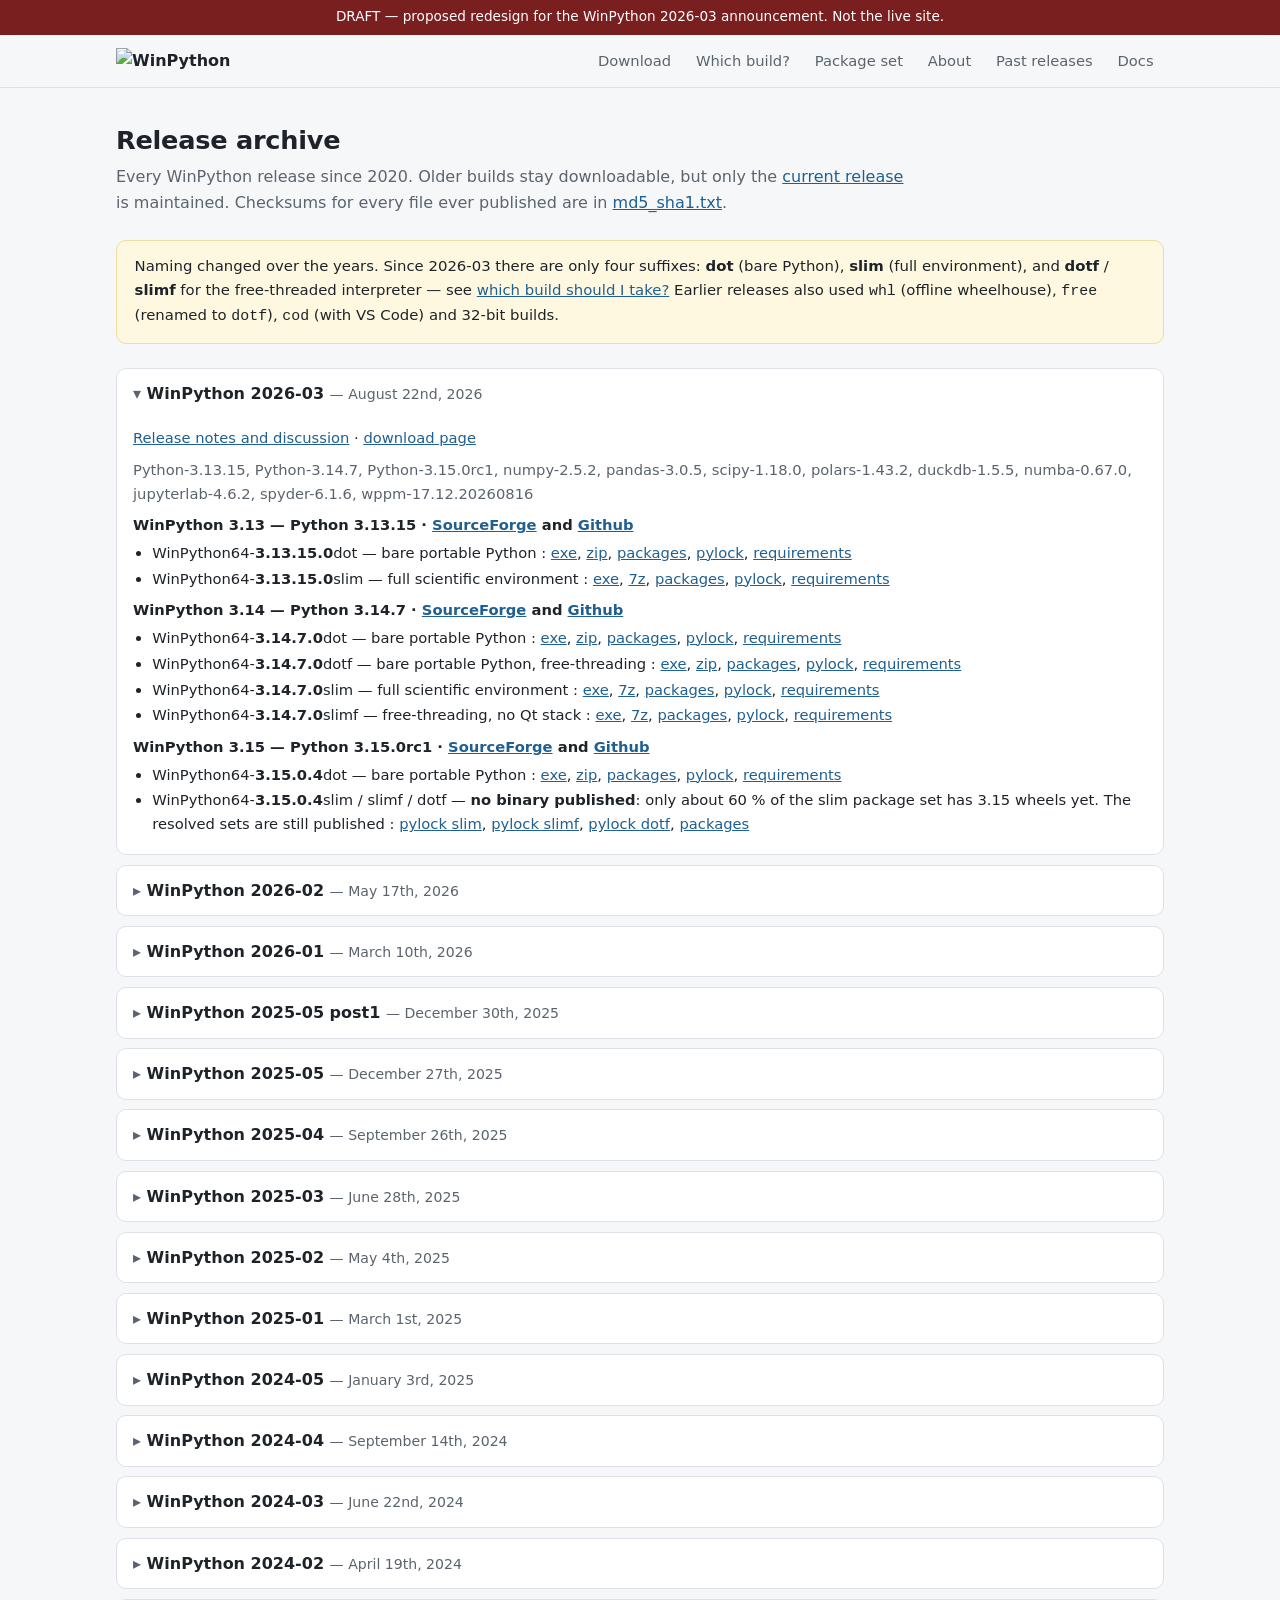
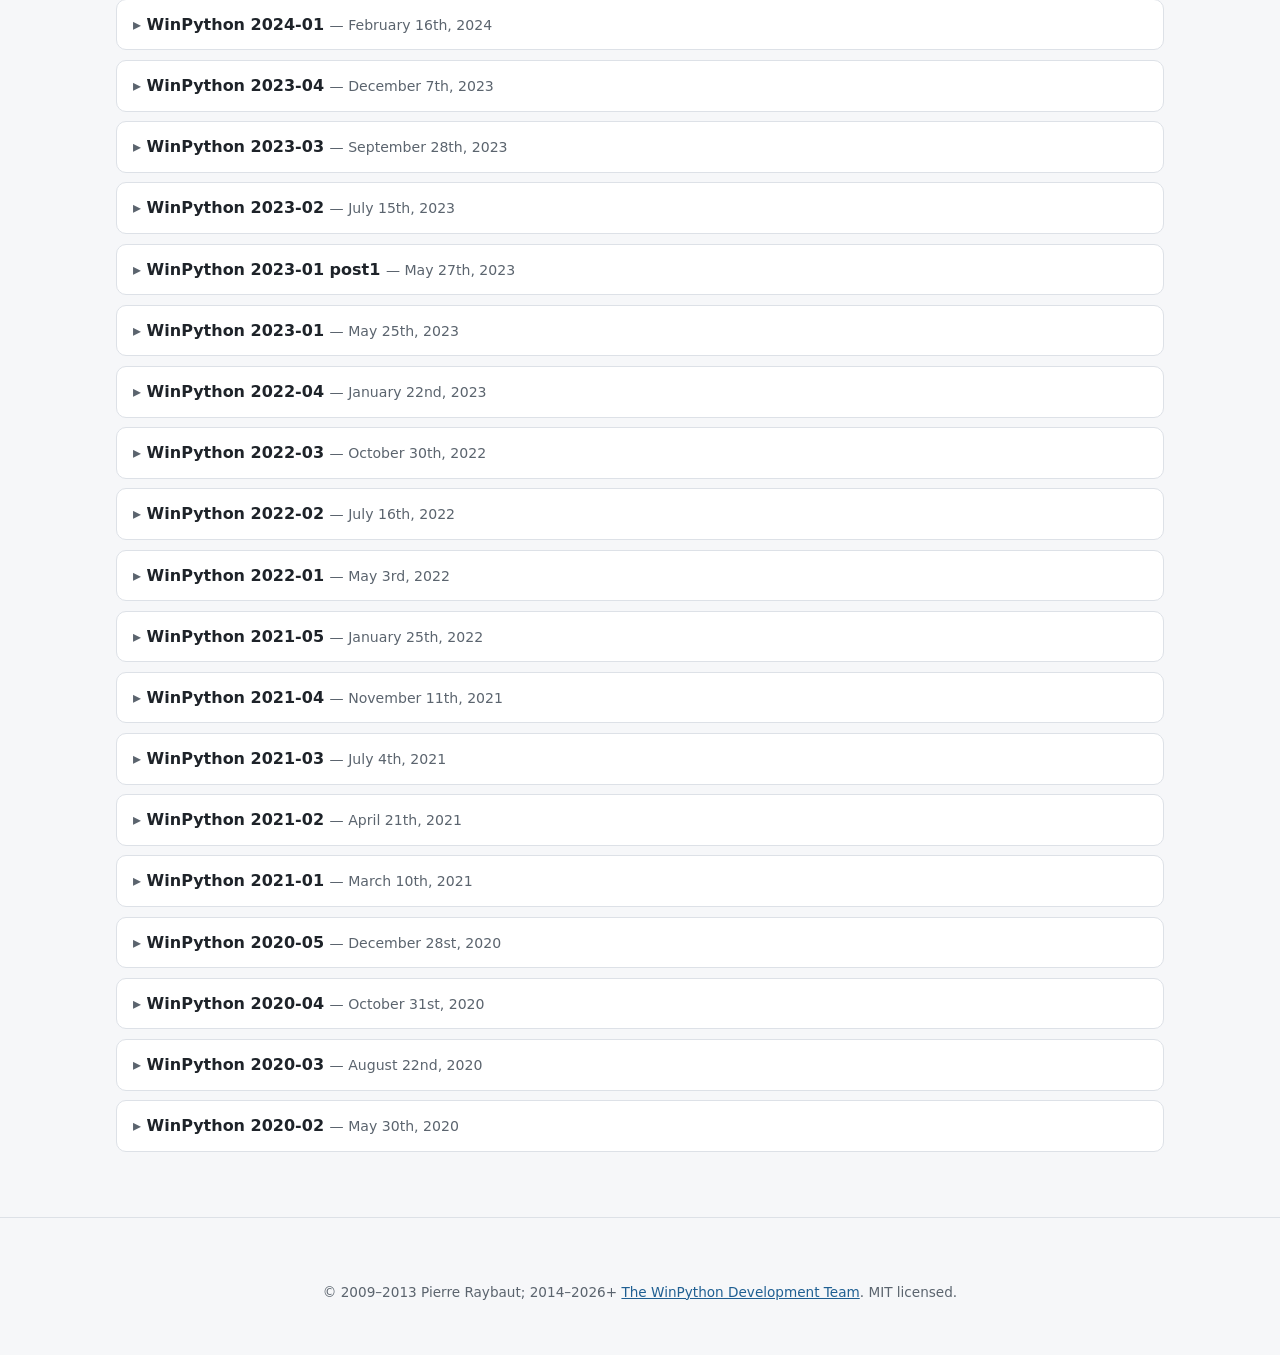
==== releases.html @ efc970dc "Draft: 2026-03 announcement on a rebuilt site Splits the single 704-line page in two and rebuilds th" ====
<!DOCTYPE html>
<html lang="en">
<head>
<meta charset="utf-8" />
<meta name="viewport" content="width=device-width, initial-scale=1" />
<title>WinPython — release archive</title>
<meta name="description" content="Every WinPython release since 2020, with package lists, lock files and download locations." />
<link rel="icon" href="favicon.ico" />
<link rel="stylesheet" href="css/site.css" />
</head>
<body>

<div class="draft-banner">
    DRAFT — proposed redesign for the WinPython 2026-03 announcement. Not the live site.
</div>

<nav class="nav">
    <div class="wrap">
        <a class="brand" href="index.html"><img src="images/winpython_title.png" alt="WinPython" /></a>
        <ul>
            <li><a class="navlink" href="index.html#download">Download</a></li>
            <li><a class="navlink" href="index.html#builds">Which build?</a></li>
            <li><a class="navlink" href="index.html#reproduce">Package set</a></li>
            <li><a class="navlink" href="index.html#about">About</a></li>
            <li><a class="navlink" href="releases.html">Past releases</a></li>
            <li><a class="navlink" href="https://github.com/winpython/winpython/wiki">Docs</a></li>
        </ul>
    </div>
</nav>

<main class="wrap">
<section id="archive" style="padding-top:2rem">
    <h2>Release archive</h2>
    <p class="lede">Every WinPython release since 2020. Older builds stay downloadable, but only the
    <a href="index.html#download">current release</a> is maintained. Checksums for every file ever published are in
    <a href="md5_sha1.txt">md5_sha1.txt</a>.</p>

    <div class="note" style="margin-bottom:1.5rem">
        <p>Naming changed over the years. Since 2026-03 there are only four suffixes:
        <b>dot</b> (bare Python), <b>slim</b> (full environment), and <b>dotf</b> / <b>slimf</b> for the
        free-threaded interpreter — see <a href="index.html#builds">which build should I take?</a>
        Earlier releases also used <span class="mono">whl</span> (offline wheelhouse),
        <span class="mono">free</span> (renamed to <span class="mono">dotf</span>),
        <span class="mono">cod</span> (with VS Code) and 32-bit builds.</p>
    </div>

<details class="release" open>
    <summary>WinPython 2026-03 <span class="when">— August 22nd, 2026</span></summary>
    <div class="body">
        <p><a href="https://github.com/winpython/winpython/issues/2026#issuecomment-5285140297">Release notes and discussion</a>
           · <a href="index.html#download">download page</a></p>
        <p class="hl">Python-3.13.15, Python-3.14.7, Python-3.15.0rc1, numpy-2.5.2, pandas-3.0.5, scipy-1.18.0,
           polars-1.43.2, duckdb-1.5.5, numba-0.67.0, jupyterlab-4.6.2, spyder-6.1.6, wppm-17.12.20260816</p>
        <p class="grp">WinPython <strong>3.13</strong> — Python 3.13.15 · <a
           href="https://sourceforge.net/projects/winpython/files/WinPython_3.13/3.13.15.0/">SourceForge</a> and <a
           href="https://github.com/winpython/winpython/releases/tag/17.12.20260522%2FWinPython">Github</a></p>
        <ul>
            <li>WinPython64-<strong>3.13.15.0</strong>dot — bare portable Python :
                <a href="https://github.com/winpython/winpython/releases/download/17.12.20260522/WinPython/WinPython64-3.13.15.0dot.exe">exe</a>,
                <a href="https://github.com/winpython/winpython/releases/download/17.12.20260522/WinPython/WinPython64-3.13.15.0dot.zip">zip</a>,
                <a href="https://github.com/winpython/winpython/blob/master/changelogs/WinPythondot-64bit-3.13.15.0.md">packages</a>,
                <a href="https://github.com/winpython/winpython/blob/master/changelogs/pylock.64-3_13_15_0dot.toml">pylock</a>,
                <a href="https://github.com/winpython/winpython/blob/master/changelogs/requir.64-3_13_15_0dot.txt">requirements</a></li>
            <li>WinPython64-<strong>3.13.15.0</strong>slim — full scientific environment :
                <a href="https://github.com/winpython/winpython/releases/download/17.12.20260522/WinPython/WinPython64-3.13.15.0slim.exe">exe</a>,
                <a href="https://github.com/winpython/winpython/releases/download/17.12.20260522/WinPython/WinPython64-3.13.15.0slim.7z">7z</a>,
                <a href="https://github.com/winpython/winpython/blob/master/changelogs/WinPythonslim-64bit-3.13.15.0.md">packages</a>,
                <a href="https://github.com/winpython/winpython/blob/master/changelogs/pylock.64-3_13_15_0slim.toml">pylock</a>,
                <a href="https://github.com/winpython/winpython/blob/master/changelogs/requir.64-3_13_15_0slim.txt">requirements</a></li>
        </ul>
        <p class="grp">WinPython <strong>3.14</strong> — Python 3.14.7 · <a
           href="https://sourceforge.net/projects/winpython/files/WinPython_3.14/3.14.7.0/">SourceForge</a> and <a
           href="https://github.com/winpython/winpython/releases/tag/17.12.20260522%2FWinPython">Github</a></p>
        <ul>
            <li>WinPython64-<strong>3.14.7.0</strong>dot — bare portable Python :
                <a href="https://github.com/winpython/winpython/releases/download/17.12.20260522/WinPython/WinPython64-3.14.7.0dot.exe">exe</a>,
                <a href="https://github.com/winpython/winpython/releases/download/17.12.20260522/WinPython/WinPython64-3.14.7.0dot.zip">zip</a>,
                <a href="https://github.com/winpython/winpython/blob/master/changelogs/WinPythondot-64bit-3.14.7.0.md">packages</a>,
                <a href="https://github.com/winpython/winpython/blob/master/changelogs/pylock.64-3_14_7_0dot.toml">pylock</a>,
                <a href="https://github.com/winpython/winpython/blob/master/changelogs/requir.64-3_14_7_0dot.txt">requirements</a></li>
            <li>WinPython64-<strong>3.14.7.0</strong>dotf — bare portable Python, free-threading :
                <a href="https://github.com/winpython/winpython/releases/download/17.12.20260522/WinPython/WinPython64-3.14.7.0dotf.exe">exe</a>,
                <a href="https://github.com/winpython/winpython/releases/download/17.12.20260522/WinPython/WinPython64-3.14.7.0dotf.zip">zip</a>,
                <a href="https://github.com/winpython/winpython/blob/master/changelogs/WinPythondotf-64bit-3.14.7.0.md">packages</a>,
                <a href="https://github.com/winpython/winpython/blob/master/changelogs/pylock.64-3_14_7_0dotf.toml">pylock</a>,
                <a href="https://github.com/winpython/winpython/blob/master/changelogs/requir.64-3_14_7_0dotf.txt">requirements</a></li>
            <li>WinPython64-<strong>3.14.7.0</strong>slim — full scientific environment :
                <a href="https://github.com/winpython/winpython/releases/download/17.12.20260522/WinPython/WinPython64-3.14.7.0slim.exe">exe</a>,
                <a href="https://github.com/winpython/winpython/releases/download/17.12.20260522/WinPython/WinPython64-3.14.7.0slim.7z">7z</a>,
                <a href="https://github.com/winpython/winpython/blob/master/changelogs/WinPythonslim-64bit-3.14.7.0.md">packages</a>,
                <a href="https://github.com/winpython/winpython/blob/master/changelogs/pylock.64-3_14_7_0slim.toml">pylock</a>,
                <a href="https://github.com/winpython/winpython/blob/master/changelogs/requir.64-3_14_7_0slim.txt">requirements</a></li>
            <li>WinPython64-<strong>3.14.7.0</strong>slimf — free-threading, no Qt stack :
                <a href="https://github.com/winpython/winpython/releases/download/17.12.20260522/WinPython/WinPython64-3.14.7.0slimf.exe">exe</a>,
                <a href="https://github.com/winpython/winpython/releases/download/17.12.20260522/WinPython/WinPython64-3.14.7.0slimf.7z">7z</a>,
                <a href="https://github.com/winpython/winpython/blob/master/changelogs/WinPythonslimf-64bit-3.14.7.0.md">packages</a>,
                <a href="https://github.com/winpython/winpython/blob/master/changelogs/pylock.64-3_14_7_0slimf.toml">pylock</a>,
                <a href="https://github.com/winpython/winpython/blob/master/changelogs/requir.64-3_14_7_0slimf.txt">requirements</a></li>
        </ul>
        <p class="grp">WinPython <strong>3.15</strong> — Python 3.15.0rc1 · <a
           href="https://sourceforge.net/projects/winpython/files/WinPython_3.15/3.15.0.4/">SourceForge</a> and <a
           href="https://github.com/winpython/winpython/releases/tag/17.12.20260522%2FWinPython">Github</a></p>
        <ul>
            <li>WinPython64-<strong>3.15.0.4</strong>dot — bare portable Python :
                <a href="https://github.com/winpython/winpython/releases/download/17.12.20260522/WinPython/WinPython64-3.15.0.4dot.exe">exe</a>,
                <a href="https://github.com/winpython/winpython/releases/download/17.12.20260522/WinPython/WinPython64-3.15.0.4dot.zip">zip</a>,
                <a href="https://github.com/winpython/winpython/blob/master/changelogs/WinPythondot-64bit-3.15.0.4.md">packages</a>,
                <a href="https://github.com/winpython/winpython/blob/master/changelogs/pylock.64-3_15_0_4dot.toml">pylock</a>,
                <a href="https://github.com/winpython/winpython/blob/master/changelogs/requir.64-3_15_0_4dot.txt">requirements</a></li>
            <li>WinPython64-<strong>3.15.0.4</strong>slim / slimf / dotf — <b>no binary published</b>: only about 60&nbsp;%
                of the slim package set has 3.15 wheels yet. The resolved sets are still published :
                <a href="https://github.com/winpython/winpython/blob/master/changelogs/pylock.64-3_15_0_4slim.toml">pylock slim</a>,
                <a href="https://github.com/winpython/winpython/blob/master/changelogs/pylock.64-3_15_0_4slimf.toml">pylock slimf</a>,
                <a href="https://github.com/winpython/winpython/blob/master/changelogs/pylock.64-3_15_0_4dotf.toml">pylock dotf</a>,
                <a href="https://github.com/winpython/winpython/blob/master/changelogs/WinPythonslim-64bit-3.15.0.4.md">packages</a></li>
        </ul>
    </div>
</details>
<details class="release">
    <summary>WinPython 2026-02 <span class="when">— May 17th, 2026</span></summary>
    <div class="body">
        <p><a href="https://github.com/winpython/winpython/issues/1981#issuecomment-4469667745">Release notes and discussion</a></p>
        <p class="hl">Python-3.13.13, Python-3.14.5, Python-3.15.0b1, 1.5.2, polars-1.40.1, numba-0.65.1, jupyterlab-4.5.7</p>
        <p class="grp">WinPython <strong>3.13</strong> Downloads via <a href="https://sourceforge.net/projects/winpython/files/WinPython_3.13/3.13.13.0/">SourceForge</a> and <a href="https://github.com/winpython/winpython/releases/tag/17.4.20260511final">Github</a></p>
        <ul>
            <li>WinPython64-<strong>3.13.13.0</strong>dot = Python 3.13.12 : <a href="https://github.com/winpython/winpython/blob/master/changelogs/WinPythondot-64bit-3.13.13.0.md">Packages</a></li>
            <li>WinPython64-<strong>3.13.13.0</strong>slim = Python 3.13.12 with pre-installed wheels : <a href="https://github.com/winpython/winpython/blob/master/changelogs/WinPythonslim-64bit-3.13.13.0.md">Packages</a></li>
            <li>WinPython64-<strong>3.13.13.0</strong>whl = Python 3.13.12 with ready to installed wheels : <a href="https://github.com/winpython/winpython/blob/master/changelogs/WinPythonwhl-64bit-3.13.13.0.md">Packages</a></li>
        </ul>
        <p class="grp">WinPython <strong>3.14</strong> Downloads via <a href="https://sourceforge.net/projects/winpython/files/WinPython_3.14/3.14.5.0/">SourceForge</a> and <a href="https://github.com/winpython/winpython/releases/tag/17.4.20260511final">Github</a></p>
        <ul>
            <li>WinPython64-<strong>3.14.5.0</strong>dot = Python 3.14.5 : <a href="https://github.com/winpython/winpython/blob/master/changelogs/WinPythondot-64bit-3.14.5.0.md">Packages</a></li>
            <li>WinPython64-<strong>3.14.5.0</strong>slim = Python 3.14.5 with pre-installed wheels : <a href="https://github.com/winpython/winpython/blob/master/changelogs/WinPythonslim-64bit-3.14.5.0.md">Packages</a></li>
            <li>WinPython64-<strong>3.14.5.0</strong>whl = Python 3.14.5 with ready to installed wheels : <a href="https://github.com/winpython/winpython/blob/master/changelogs/WinPythonwhl-64bit-3.14.5.0.md">Packages</a></li>
            <li>WinPython64-<strong>3.14.5.0</strong>free = Python 3.14.5 free-threading : <a href="https://github.com/winpython/winpython/blob/master/changelogs/WinPythonfree-64bit-3.14.5.0.md">Packages</a></li>
            <li>WinPython64-<strong>3.14.5.0</strong>slimf = Python 3.14.5 free-threading with pre-installed wheels : <a href="https://github.com/winpython/winpython/blob/master/changelogs/WinPythonslimf-64bit-3.14.5.0.md">Packages</a></li>
        </ul>
        <p class="grp">WinPython <strong>3.15</strong> Downloads via <a href="https://sourceforge.net/projects/winpython/files/WinPython_3.15/3.15.0.2/">SourceForge</a> and <a href="https://github.com/winpython/winpython/releases/tag/17.4.20260511final">Github</a></p>
        <ul>
            <li>WinPython64-<strong>3.15.0.2</strong>dot = Python 3.15.0b1 : <a href="https://github.com/winpython/winpython/blob/master/changelogs/WinPythondot-64bit-3.15.0.2.md">Packages</a></li>
        </ul>
    </div>
</details>
<details class="release">
    <summary>WinPython 2026-01 <span class="when">— March 10th, 2026</span></summary>
    <div class="body">
        <p><a href="https://github.com/winpython/winpython/issues/1903#issuecomment-4033670700">Release notes and discussion</a></p>
        <p class="hl">Python-3.13.12, Python-3.14.3, Python-3.15.0a6, duckdb-1.4.4, polars-1.38.1, numba-0.64.0, 3.14 free-threading (beta) stack in progress</p>
        <p class="grp">WinPython <strong>3.13</strong> Downloads via <a href="https://sourceforge.net/projects/winpython/files/WinPython_3.13/3.13.12.0/">SourceForge</a> and <a href="https://github.com/winpython/winpython/releases/tag/17.2.20260307final">Github</a></p>
        <ul>
            <li>WinPython64-<strong>3.13.12.0</strong>dot = Python 3.13.12 : <a href="https://github.com/winpython/winpython/blob/master/changelogs/WinPythondot-64bit-3.13.12.0.md">Packages</a></li>
            <li>WinPython64-<strong>3.13.12.0</strong>slim = Python 3.13.12 with pre-installed wheels : <a href="https://github.com/winpython/winpython/blob/master/changelogs/WinPythonslim-64bit-3.13.12.0.md">Packages</a></li>
            <li>WinPython64-<strong>3.13.12.0</strong>whl = Python 3.13.12 with ready to installed wheels : <a href="https://github.com/winpython/winpython/blob/master/changelogs/WinPythonwhl-64bit-3.13.12.0.md">Packages</a></li>
        </ul>
        <p class="grp">WinPython <strong>3.14</strong> Downloads via <a href="https://sourceforge.net/projects/winpython/files/WinPython_3.14/3.14.3.0/">SourceForge</a> and <a href="https://github.com/winpython/winpython/releases/tag/17.2.20260307final">Github</a></p>
        <ul>
            <li>WinPython64-<strong>3.14.3.0</strong>dot = Python 3.14.3 : <a href="https://github.com/winpython/winpython/blob/master/changelogs/WinPythondot-64bit-3.14.3.0.md">Packages</a></li>
            <li>WinPython64-<strong>3.14.3.0</strong>slim = Python 3.14.3 with pre-installed wheels : <a href="https://github.com/winpython/winpython/blob/master/changelogs/WinPythonslim-64bit-3.14.3.0.md">Packages</a></li>
            <li>WinPython64-<strong>3.14.3.0</strong>whl = Python 3.14.3 with ready to installed wheels: <a href="https://github.com/winpython/winpython/blob/master/changelogs/WinPythonwhl-64bit-3.14.3.0.md">Packages</a></li>
            <li>WinPython64-<strong>3.14.3.0</strong>free = Python 3.14.3 free-threading : <a href="https://github.com/winpython/winpython/blob/master/changelogs/WinPythonfree-64bit-3.14.3.0.md">Packages</a></li>
            <li>WinPython64-<strong>3.14.3.0</strong>slimf = Python 3.14.3 free-threading with pre-installed wheels : <a href="https://github.com/winpython/winpython/blob/master/changelogs/WinPythonslimf-64bit-3.14.3.0.md">Packages</a></li>
        </ul>
        <p class="grp">WinPython <strong>3.15</strong> Downloads via <a href="https://sourceforge.net/projects/winpython/files/WinPython_3.15/3.15.0.1/">SourceForge</a> and <a href="https://github.com/winpython/winpython/releases/tag/17.2.20260307final">Github</a></p>
        <ul>
            <li>WinPython64-<strong>3.15.0.1</strong>dot = Python 3.15.0a6 : <a href="https://github.com/winpython/winpython/blob/master/changelogs/WinPythondot-64bit-3.15.0.1.md">Packages</a></li>
        </ul>
    </div>
</details>
<details class="release">
    <summary>WinPython 2025-05 post1 <span class="when">— December 30th, 2025</span></summary>
    <div class="body">
        <p><a href="https://github.com/winpython/winpython/issues/1830#issuecomment-3698863200">Release notes and discussion</a></p>
        <p class="hl">same as 2025-05, with missing pip.exe shortcut re-added</p>
        <p class="grp">WinPython <strong>3.13</strong> Downloads via <a href="https://sourceforge.net/projects/winpython/files/WinPython_3.13/3.13.11.0/">SourceForge</a> and <a href="https://github.com/winpython/winpython/releases/tag/17.2.20251222post1">Github</a></p>
        <ul>
            <li>WinPython64-<strong>3.13.11.0</strong>dot = Python 3.13.11 : <a href="https://github.com/winpython/winpython/blob/master/changelogs/WinPythondot-64bit-3.13.11.0.md">Packages</a></li>
            <li>WinPython64-<strong>3.13.11.0</strong>slim = Python 3.13.11 with pre-installed wheels : <a href="https://github.com/winpython/winpython/blob/master/changelogs/WinPythonslim-64bit-3.13.11.0.md">Packages</a></li>
            <li>WinPython64-<strong>3.13.11.0</strong>whl = Python 3.13.11 with ready to installed wheels : <a href="https://github.com/winpython/winpython/blob/master/changelogs/WinPythonwhl-64bit-3.13.11.0.md">Packages</a></li>
        </ul>
        <p class="grp">WinPython <strong>3.14</strong> Downloads via <a href="https://sourceforge.net/projects/winpython/files/WinPython_3.14/3.14.2.0/">SourceForge</a> and <a href="https://github.com/winpython/winpython/releases/tag/17.2.20251222post1">Github</a></p>
        <ul>
            <li>WinPython64-<strong>3.14.2.0</strong>dot = Python 3.14.2 : <a href="https://github.com/winpython/winpython/blob/master/changelogs/WinPythondot-64bit-3.14.2.0.md">Packages</a></li>
            <li>WinPython64-<strong>3.14.2.0</strong>slim = Python 3.14.2 with pre-installed wheels : <a href="https://github.com/winpython/winpython/blob/master/changelogs/WinPythonslim-64bit-3.14.2.0.md">Packages</a></li>
            <li>WinPython64-<strong>3.14.2.0</strong>whl = Python 3.14.2 with ready to installed wheels : <a href="https://github.com/winpython/winpython/blob/master/changelogs/WinPythonwhl-64bit-3.14.2.0.md">Packages</a></li>
            <li>WinPython64-<strong>3.14.2.0</strong>free = Python 3.14.2 free-threading : <a href="https://github.com/winpython/winpython/blob/master/changelogs/WinPythonfree-64bit-3.14.2.0.md">Packages</a></li>
            <li>WinPython64-<strong>3.14.2.0</strong>slimf = Python 3.14.2 free-threading with pre-installed wheels : <a href="https://github.com/winpython/winpython/blob/master/changelogs/WinPythonslimf-64bit-3.14.2.0.md">Packages</a></li>
        </ul>
        <p class="grp">WinPython <strong>3.15</strong> Downloads via <a href="https://sourceforge.net/projects/winpython/files/WinPython_3.15/3.15.0.0/">SourceForge</a> and <a href="https://github.com/winpython/winpython/releases/tag/17.2.20251222post1">Github</a></p>
        <ul>
            <li>WinPython64-<strong>3.15.0.0</strong>dot = Python 3.15.0a3 : <a href="https://github.com/winpython/winpython/blob/master/changelogs/WinPythondot-64bit-3.15.0.0.md">Packages</a></li>
        </ul>
    </div>
</details>
<details class="release">
    <summary>WinPython 2025-05 <span class="when">— December 27th, 2025</span></summary>
    <div class="body">
        <p><a href="https://github.com/winpython/winpython/issues/1830#issuecomment-3694631282">Release notes and discussion</a></p>
        <p class="hl">Python-3.13.11, Python-3.14.2, Python-3.15.0a3, duckdb-1.4.3, polars-1.36.1, numba-0.63.1, 3.14 free-threading (beta) stack in progress</p>
        <p class="grp">WinPython <strong>3.13</strong> Downloads via <a href="https://sourceforge.net/projects/winpython/files/WinPython_3.13/3.13.11.0/">SourceForge</a> and <a href="https://github.com/winpython/winpython/releases/tag/17.2.20251222final">Github</a></p>
        <ul>
            <li>WinPython64-<strong>3.13.11.0</strong>dot = Python 3.13.11 : <a href="https://github.com/winpython/winpython/blob/master/changelogs/WinPythondot-64bit-3.13.11.0.md">Packages</a></li>
            <li>WinPython64-<strong>3.13.11.0</strong>slim = Python 3.13.11 with pre-installed wheels : <a href="https://github.com/winpython/winpython/blob/master/changelogs/WinPythonslim-64bit-3.13.11.0.md">Packages</a></li>
            <li>WinPython64-<strong>3.13.11.0</strong>whl = Python 3.13.11 with ready to installed wheels : <a href="https://github.com/winpython/winpython/blob/master/changelogs/WinPythonwhl-64bit-3.13.11.0.md">Packages</a></li>
        </ul>
        <p class="grp">WinPython <strong>3.14</strong> Downloads via <a href="https://sourceforge.net/projects/winpython/files/WinPython_3.14/3.14.2.0/">SourceForge</a> and <a href="https://github.com/winpython/winpython/releases/tag/17.2.20251222final">Github</a></p>
        <ul>
            <li>WinPython64-<strong>3.14.2.0</strong>dot = Python 3.14.2 : <a href="https://github.com/winpython/winpython/blob/master/changelogs/WinPythondot-64bit-3.14.2.0.md">Packages</a></li>
            <li>WinPython64-<strong>3.14.2.0</strong>slim = Python 3.14.2 : <a href="https://github.com/winpython/winpython/blob/master/changelogs/WinPythonslim-64bit-3.14.2.0.md">Packages</a></li>
            <li>WinPython64-<strong>3.14.2.0</strong>whl = Python 3.14.2 : <a href="https://github.com/winpython/winpython/blob/master/changelogs/WinPythonwhl-64bit-3.14.2.0.md">Packages</a></li>
            <li>WinPython64-<strong>3.14.2.0</strong>free = Python 3.14.2 free-threading : <a href="https://github.com/winpython/winpython/blob/master/changelogs/WinPythonfree-64bit-3.14.2.0.md">Packages</a></li>
            <li>WinPython64-<strong>3.14.2.0</strong>slimf = Python 3.14.2 free-threading : <a href="https://github.com/winpython/winpython/blob/master/changelogs/WinPythonslimf-64bit-3.14.2.0.md">Packages</a></li>
        </ul>
        <p class="grp">WinPython <strong>3.15</strong> Downloads via <a href="https://sourceforge.net/projects/winpython/files/WinPython_3.15/3.15.0.0/">SourceForge</a> and <a href="https://github.com/winpython/winpython/releases/tag/17.2.20251222final">Github</a></p>
        <ul>
            <li>WinPython64-<strong>3.15.0.0</strong>dot = Python 3.15.0a3 : <a href="https://github.com/winpython/winpython/blob/master/changelogs/WinPythondot-64bit-3.15.0.0.md">Packages</a></li>
        </ul>
    </div>
</details>
<details class="release">
    <summary>WinPython 2025-04 <span class="when">— September 26th, 2025</span></summary>
    <div class="body">
        <p><a href="https://github.com/winpython/winpython/issues/1645#issuecomment-3339877713">Release notes and discussion</a></p>
        <p class="hl">Python-3.13.7, Python-3.14.0rc3, numpy-2.3.3, duckdb-1.4.0, polars-1.33.1, all published builds are made in Github Actions</p>
        <p class="grp">WinPython <strong>3.13</strong> Downloads via <a href="https://sourceforge.net/projects/winpython/files/WinPython_3.13/3.13.7.0/">SourceForge</a> and <a href="https://github.com/winpython/winpython/releases/tag/17.2.20250920final">Github</a></p>
        <ul>
            <li>WinPython64-<strong>3.13.7.0</strong>dot = Python 3.13.7 : <a href="https://github.com/winpython/winpython/blob/master/changelogs/WinPythondot-64bit-3.13.7.0.md">Packages</a></li>
            <li>WinPython64-<strong>3.13.7.0</strong>slim = Python 3.13.7 with pre-installed wheels : <a href="https://github.com/winpython/winpython/blob/master/changelogs/WinPythonslim-64bit-3.13.7.0.md">Packages</a></li>
            <li>WinPython64-<strong>3.13.7.0</strong>whl = Python 3.13.7 with ready to installed wheels : <a href="https://github.com/winpython/winpython/blob/master/changelogs/WinPythonwhl-64bit-3.13.7.0.md">Packages</a></li>
        </ul>
        <p class="grp">WinPython <strong>3.14</strong> Downloads via <a href="https://sourceforge.net/projects/winpython/files/WinPython_3.14/3.14.0.1/">SourceForge</a> and <a href="https://github.com/winpython/winpython/releases/tag/17.2.20250920final">Github</a></p>
        <ul>
            <li>WinPython64-<strong>3.14.0.1</strong>dot = Python 3.14.0rc3 : <a href="https://github.com/winpython/winpython/blob/master/changelogs/WinPythondot-64bit-3.14.0.1.md">Packages</a></li>
            <li>WinPython64-<strong>3.14.0.1</strong>free = Python 3.14.0rc3 free-threading : <a href="https://github.com/winpython/winpython/blob/master/changelogs/WinPythonfree-64bit-3.14.0.1.md">Packages</a></li>
        </ul>
    </div>
</details>
<details class="release">
    <summary>WinPython 2025-03 <span class="when">— June 28th, 2025</span></summary>
    <div class="body">
        <p><a href="https://github.com/winpython/winpython/issues/1552#issuecomment-3015161910">Release notes and discussion</a></p>
        <p class="hl">Python-3.12.10, Python-3.13.5, numpy-2.2.6, duckdb-1.3.0, spyder-6.0.7, whl variant with 'to install' standard wheels</p>
        <p class="grp">WinPython <strong>3.12</strong> Downloads via <a href="https://sourceforge.net/projects/winpython/files/WinPython_3.12/3.12.10.1/">SourceForge</a> and <a href="https://github.com/winpython/winpython/releases/tag/16.6.20250620final">Github</a></p>
        <ul>
            <li>WinPython64-<strong>3.12.10.1</strong>dot = Python 3.12.10 64bit only : <a href="https://github.com/winpython/winpython/blob/master/changelogs/WinPythondot-64bit-3.12.10.1_History.md">Changelog</a>, <a href="https://github.com/winpython/winpython/blob/master/changelogs/WinPythondot-64bit-3.12.10.1.md">Packages</a></li>
            <li>WinPython64-<strong>3.12.10.1</strong>slim = Python 3.12.10 64bit with PyQt5 + Spyder: <a href="https://github.com/winpython/winpython/blob/master/changelogs/WinPythonslim-64bit-3.12.10.1_History.md">Changelog</a>, <a href="https://github.com/winpython/winpython/blob/master/changelogs/WinPythonslim-64bit-3.12.10.1.md">Packages</a></li>
            <li>WinPython64-<strong>3.12.10.1</strong>whl = Python 3.12.10 64bit with PyQt5 + Spyder: <a href="https://github.com/winpython/winpython/blob/master/changelogs/WinPythonwhl-64bit-3.12.10.1_History.md">Changelog</a>, <a href="https://github.com/winpython/winpython/blob/master/changelogs/WinPythonwhl-64bit-3.12.10.1.md">Packages</a></li>
        </ul>
        <p class="grp">WinPython <strong>3.13</strong> Downloads via <a href="https://sourceforge.net/projects/winpython/files/WinPython_3.13/3.13.5.0/">SourceForge</a> and <a href="https://github.com/winpython/winpython/releases/tag/16.6.20250620final">Github</a></p>
        <ul>
            <li>WinPython64-<strong>3.13.5.0</strong>dot = Python 3.13.5 64bit only : <a href="https://github.com/winpython/winpython/blob/master/changelogs/WinPythondot-64bit-3.13.5.0_History.md">Changelog</a>, <a href="https://github.com/winpython/winpython/blob/master/changelogs/WinPythondot-64bit-3.13.5.0.md">Packages</a></li>
            <li>WinPython64-<strong>3.13.5.0</strong>slim = Python 3.13.5 64bit with PyQt5 + Spyder : <a href="https://github.com/winpython/winpython/blob/master/changelogs/WinPythonslim-64bit-3.13.5.0_History.md">Changelog</a>, <a href="https://github.com/winpython/winpython/blob/master/changelogs/WinPythonslim-64bit-3.13.5.0.md">Packages</a></li>
            <li>WinPython64-<strong>3.13.5.0</strong>whl = Python 3.13.5 64bit with PyQt5 + Spyder : <a href="https://github.com/winpython/winpython/blob/master/changelogs/WinPythonwhl-64bit-3.13.5.0_History.md">Changelog</a>, <a href="https://github.com/winpython/winpython/blob/master/changelogs/WinPythonwhl-64bit-3.13.5.0.md">Packages</a></li>
        </ul>
    </div>
</details>
<details class="release">
    <summary>WinPython 2025-02 <span class="when">— May 4th, 2025</span></summary>
    <div class="body">
        <p><a href="https://github.com/winpython/winpython/issues/1485#issuecomment-2849105137">Release notes and discussion</a></p>
        <p class="hl">Python-3.12.10, Python-3.13.3, numpy-2.2.4, duckdb-1.2.2, jupyterlab-4.4.1, spyder-6.0.5, a requirement with hash-256</p>
        <p class="grp">WinPython <strong>3.12</strong> Downloads via <a href="https://sourceforge.net/projects/winpython/files/WinPython_3.12/3.12.10.0/">SourceForge</a> and <a href="https://github.com/winpython/winpython/releases/tag/15.3.20250425final">Github</a></p>
        <ul>
            <li>WinPython64-<strong>3.12.10.0</strong>dot = Python 3.12.10 64bit only : <a href="https://github.com/winpython/winpython/blob/master/changelogs/WinPythondot-64bit-3.12.10.0_History.md">Changelog</a>, <a href="https://github.com/winpython/winpython/blob/master/changelogs/WinPythondot-64bit-3.12.10.0.md">Packages</a></li>
            <li>WinPython64-<strong>3.12.10.0</strong>slim = Python 3.12.10 64bit with PyQt5 + Spyder - Torch: <a href="https://github.com/winpython/winpython/blob/master/changelogs/WinPythonslim-64bit-3.12.10.0_History.md">Changelog</a>, <a href="https://github.com/winpython/winpython/blob/master/changelogs/WinPythonslim-64bit-3.12.10.0.md">Packages</a></li>
        </ul>
        <p class="grp">WinPython <strong>3.13</strong> Downloads via <a href="https://sourceforge.net/projects/winpython/files/WinPython_3.13/3.13.3.0/">SourceForge</a> and <a href="https://github.com/winpython/winpython/releases/tag/15.3.20250425final">Github</a></p>
        <ul>
            <li>WinPython64-<strong>3.13.3.0</strong>dot = Python 3.13.3 64bit only : <a href="https://github.com/winpython/winpython/blob/master/changelogs/WinPythondot-64bit-3.13.3.0_History.md">Changelog</a>, <a href="https://github.com/winpython/winpython/blob/master/changelogs/WinPythondot-64bit-3.13.3.0.md">Packages</a></li>
            <li>WinPython64-<strong>3.13.3.0</strong>slim = Python 3.13.3 with PyQt5 + Spyder : <a href="https://github.com/winpython/winpython/blob/master/changelogs/WinPythonslim-64bit-3.13.3.0_History.md">Changelog</a>, <a href="https://github.com/winpython/winpython/blob/master/changelogs/WinPythonslim-64bit-3.13.3.0.md">Packages</a></li>
        </ul>
    </div>
</details>
<details class="release">
    <summary>WinPython 2025-01 <span class="when">— March 1st, 2025</span></summary>
    <div class="body">
        <p><a href="https://github.com/winpython/winpython/issues/1431#issuecomment-2692310483">Release notes and discussion</a></p>
        <p class="hl">Python-3.12.9, Python-3.13.2, scipy-1.15.1, numba-0.61.0, jupyterlab-4.3.5, scikit-learn-1.6.1</p>
        <p class="grp">WinPython <strong>3.12</strong> Downloads via <a href="https://sourceforge.net/projects/winpython/files/WinPython_3.12/3.12.9.0/">SourceForge</a> and <a href="https://github.com/winpython/winpython/releases/tag/13.1.202502222final">Github</a></p>
        <ul>
            <li>WinPython64-<strong>3.12</strong>.9.0dot = Python 3.12.9 64bit only : <a href="https://github.com/winpython/winpython/blob/master/changelogs/WinPythondot-64bit-3.12.9.0_History.md">Changelog</a>, <a href="https://github.com/winpython/winpython/blob/master/changelogs/WinPythondot-64bit-3.12.9.0.md">Packages</a></li>
            <li>WinPython64-<strong>3.12</strong>.9.0slim = Python 3.12.9 64bit with PyQt5 + Spyder - Torch: <a href="https://github.com/winpython/winpython/blob/master/changelogs/WinPythonslim-64bit-3.12.9.0_History.md">Changelog</a>, <a href="https://github.com/winpython/winpython/blob/master/changelogs/WinPythonslim-64bit-3.12.9.0.md">Packages</a></li>
        </ul>
        <p class="grp">WinPython <strong>3.13</strong> Downloads via <a href="https://sourceforge.net/projects/winpython/files/WinPython_3.13/3.13.2.0/">SourceForge</a> and <a href="https://github.com/winpython/winpython/releases/tag/13.1.202502222final">Github</a></p>
        <ul>
            <li>WinPython64-<strong>3.13</strong>.2.0dot = Python 3.13.2 64bit only : <a href="https://github.com/winpython/winpython/blob/master/changelogs/WinPythondot-64bit-3.13.2.0_History.md">Changelog</a>, <a href="https://github.com/winpython/winpython/blob/master/changelogs/WinPythondot-64bit-3.13.2.0.md">Packages</a></li>
            <li>WinPython64-<strong>3.13</strong>.2.0slim = Python 3.13.2 64bit only : <a href="https://github.com/winpython/winpython/blob/master/changelogs/WinPythonslim-64bit-3.13.2.0_History.md">Changelog</a>, <a href="https://github.com/winpython/winpython/blob/master/changelogs/WinPythonslim-64bit-3.13.2.0.md">Packages</a></li>
        </ul>
    </div>
</details>
<details class="release">
    <summary>WinPython 2024-05 <span class="when">— January 3rd, 2025</span></summary>
    <div class="body">
        <p><a href="https://github.com/winpython/winpython/issues/1372#issuecomment-2569141944">Release notes and discussion</a></p>
        <p class="hl">Python-3.12.8, Python-3.13.1, Numpy-2.1.3, scipy-1.14.1, numba-0.61.0rc3, jupyterlab-4.3.4, scikit-learn-1.6.0</p>
        <p class="grp">WinPython <strong>3.12</strong> Downloads via <a href="https://sourceforge.net/projects/winpython/files/WinPython_3.12/3.12.8.0/">SourceForge</a> and <a href="https://github.com/winpython/winpython/releases/tag/11.2.20241228final">Github</a></p>
        <ul>
            <li>WinPython64-<strong>3.12</strong>.8.0dot = Python 3.12.8 64bit only : <a href="https://github.com/winpython/winpython/blob/master/changelogs/WinPythondot-64bit-3.12.8.0_History.md">Changelog</a>, <a href="https://github.com/winpython/winpython/blob/master/changelogs/WinPythondot-64bit-3.12.8.0.md">Packages</a></li>
            <li>WinPython64-<strong>3.12</strong>.8.0slim = Python 3.12.8 64bit with PyQt5 + Spyder - Torch: <a href="https://github.com/winpython/winpython/blob/master/changelogs/WinPythonslim-64bit-3.12.8.0_History.md">Changelog</a>, <a href="https://github.com/winpython/winpython/blob/master/changelogs/WinPythonslim-64bit-3.12.8.0.md">Packages</a></li>
        </ul>
        <p class="grp">WinPython <strong>3.13</strong> Downloads via <a href="https://sourceforge.net/projects/winpython/files/WinPython_3.13/3.13.1.0/">SourceForge</a> and <a href="https://github.com/winpython/winpython/releases/tag/11.2.20241228final">Github</a></p>
        <ul>
            <li>WinPython64-<strong>3.13</strong>.1.0 = Python 3.13.1 64bit only : <a href="https://github.com/winpython/winpython/blob/master/changelogs/WinPythondot-64bit-3.13.1.0_History.md">Changelog</a>, <a href="https://github.com/winpython/winpython/blob/master/changelogs/WinPythondot-64bit-3.13.1.0.md">Packages</a></li>
            <li>WinPython64-<strong>3.13</strong>.1.0slim = Python 3.13.1 64bit only : <a href="https://github.com/winpython/winpython/blob/master/changelogs/WinPythonslim-64bit-3.13.1.0_History.md">Changelog</a>, <a href="https://github.com/winpython/winpython/blob/master/changelogs/WinPythonslim-64bit-3.13.1.0.md">Packages</a></li>
        </ul>
    </div>
</details>
<details class="release">
    <summary>WinPython 2024-04 <span class="when">— September 14th, 2024</span></summary>
    <div class="body">
        <p><a href="https://github.com/winpython/winpython/issues/1356#issuecomment-2350870082">Release notes and discussion</a></p>
        <p class="hl">Python-3.11.9, Python-3.12.6, Python-3.13.0rc2, Numpy-2.0.1, Scipy-1.14.1, Torch-2.4.1, a slim version</p>
        <p class="grp">WinPython <strong>3.11</strong> Downloads via <a href="https://sourceforge.net/projects/winpython/files/WinPython_3.11/3.11.9.0/">SourceForge</a> and <a href="https://github.com/winpython/winpython/releases/tag/10.7.20240908final">Github</a></p>
        <ul>
            <li>WinPython64-<strong>3.11</strong>.9.0dot = Python 3.11.9 64bit only : <a href="https://github.com/winpython/winpython/blob/master/changelogs/WinPythondot-64bit-3.11.9.0_History.md">Changelog</a>, <a href="https://github.com/winpython/winpython/blob/master/changelogs/WinPythondot-64bit-3.11.9.0.md">Packages</a></li>
        </ul>
        <p class="grp">WinPython <strong>3.12</strong> Downloads via <a href="https://sourceforge.net/projects/winpython/files/WinPython_3.12/3.12.6.0/">SourceForge</a> and <a href="https://github.com/winpython/winpython/releases/tag/10.7.20240908final">Github</a></p>
        <ul>
            <li>WinPython64-<strong>3.12</strong>.6.0dot = Python 3.12.6 64bit only : <a href="https://github.com/winpython/winpython/blob/master/changelogs/WinPythondot-64bit-3.12.6.0_History.md">Changelog</a>, <a href="https://github.com/winpython/winpython/blob/master/changelogs/WinPythondot-64bit-3.12.6.0.md">Packages</a></li>
            <li>WinPython64-<strong>3.12</strong>.6.0slim = Python 3.12.6 64bit with PyQt5 + Spyder - Torch: <a href="https://github.com/winpython/winpython/blob/master/changelogs/WinPythonslim-64bit-3.12.6.0_History.md">Changelog</a>, <a href="https://github.com/winpython/winpython/blob/master/changelogs/WinPythonslim-64bit-3.12.6.0.md">Packages</a></li>
            <li>WinPython64-<strong>3.12</strong>.6.0 = Python 3.12.6 64bit with PyQt5 + Spyder : <a href="https://github.com/winpython/winpython/blob/master/changelogs/WinPython-64bit-3.12.6.0_History.md">Changelog</a>, <a href="https://github.com/winpython/winpython/blob/master/changelogs/WinPython-64bit-3.12.6.0.md">Packages</a></li>
        </ul>
        <p class="grp">WinPython <strong>3.13</strong> Downloads via <a href="https://sourceforge.net/projects/winpython/files/WinPython_3.13/3.13.0.1/betas/">SourceForge</a> and <a href="https://github.com/winpython/winpython/releases/tag/10.7.20240908final">Github</a></p>
        <ul>
            <li>WinPython64-<strong>3.13</strong>.0.1rc2 = Python 3.13.0rc2 64bit only : <a href="https://github.com/winpython/winpython/blob/master/changelogs/WinPythondot-64bit-3.13.0.1_History.md">Changelog</a>, <a href="https://github.com/winpython/winpython/blob/master/changelogs/WinPythondot-64bit-3.13.0.1.md">Packages</a></li>
            <li>WinPython64-<strong>3.13</strong>.0.1rc2 = Python 3.13.0rc2 64bit only : <a href="https://github.com/winpython/winpython/blob/master/changelogs/WinPythonfree-64bit-3.13.0.1_History.md">Changelog</a>, <a href="https://github.com/winpython/winpython/blob/master/changelogs/WinPythonfree-64bit-3.13.0.1.md">Packages</a></li>
        </ul>
    </div>
</details>
<details class="release">
    <summary>WinPython 2024-03 <span class="when">— June 22nd, 2024</span></summary>
    <div class="body">
        <p><a href="https://github.com/winpython/winpython/issues/1309#issuecomment-2183969332">Release notes and discussion</a></p>
        <p class="hl">Python-3.12.4, Python-3.13.0b2 free-threading, Jupyterlab-4.2.2, Scipy-1.13.1, scikit_learn-1.5.0, Duckdb-1.0.0</p>
        <p class="grp">WinPython <strong>3.12</strong> Downloads via <a href="https://sourceforge.net/projects/winpython/files/WinPython_3.12/3.12.4.1/">SourceForge</a> and <a href="https://github.com/winpython/winpython/releases/tag/8.2.20240618final">Github</a></p>
        <ul>
            <li>WinPython64-<strong>3.12</strong>.4.1dot = Python 3.12.4 64bit only : <a href="https://github.com/winpython/winpython/blob/master/changelogs/WinPythondot-64bit-3.12.4.1_History.md">Changelog</a>, <a href="https://github.com/winpython/winpython/blob/master/changelogs/WinPythondot-64bit-3.12.4.1.md">Packages</a></li>
            <li>WinPython64-<strong>3.12</strong>.4.1 = Python 3.12.4 64bit with PyQt5 + Spyder : <a href="https://github.com/winpython/winpython/blob/master/changelogs/WinPython-64bit-3.12.4.1_History.md">Changelog</a>, <a href="https://github.com/winpython/winpython/blob/master/changelogs/WinPython-64bit-3.12.4.1.md">Packages</a></li>
        </ul>
        <p class="grp">WinPython <strong>3.13</strong> Downloads via <a href="https://sourceforge.net/projects/winpython/files/WinPython_3.13/3.13.0.0/betas/">SourceForge</a> and <a href="https://github.com/winpython/winpython/releases/tag/8.2.20240618final">Github</a></p>
        <ul>
            <li>WinPython64-<strong>3.13</strong>.0.0dotb2b = Python 3.13.0b2 64bit only : <a href="https://github.com/winpython/winpython/blob/master/changelogs/WinPythondot-64bit-3.13.0.0_History.md">Changelog</a>, <a href="https://github.com/winpython/winpython/blob/master/changelogs/WinPythondot-64bit-3.13.0.0.md">Packages</a></li>
            <li>WinPython64-<strong>3.13</strong>.0.0freeb2b = Python 3.13.0b2 64bit only : <a href="https://github.com/winpython/winpython/blob/master/changelogs/WinPythonfree-64bit-3.13.0.0_History.md">Changelog</a>, <a href="https://github.com/winpython/winpython/blob/master/changelogs/WinPythonfree-64bit-3.13.0.0.md">Packages</a></li>
        </ul>
    </div>
</details>
<details class="release">
    <summary>WinPython 2024-02 <span class="when">— April 19th, 2024</span></summary>
    <div class="body">
        <p><a href="https://github.com/winpython/winpython/issues/1290#issuecomment-2066255284">Release notes and discussion</a></p>
        <p class="hl">Python-3.12.3, Jupyterlab-4.1.5, Spyder-5.5.4, Numpy-1.26.4, Duckdb-0.10.1, Keras-3.1.1</p>
        <p class="grp">WinPython <strong>3.12</strong> Downloads via <a href="https://sourceforge.net/projects/winpython/files/WinPython_3.12/3.12.3.0/">SourceForge</a> and <a href="https://github.com/winpython/winpython/releases/tag/7.5.20240410final">Github</a></p>
        <ul>
            <li>WinPython64-<strong>3.12</strong>.3.0dot = Python 3.12.3 64bit only : <a href="https://github.com/winpython/winpython/blob/master/changelogs/WinPythondot-64bit-3.12.3.0_History.md">Changelog</a>, <a href="https://github.com/winpython/winpython/blob/master/changelogs/WinPythondot-64bit-3.12.3.0.md">Packages</a></li>
            <li>WinPython64-<strong>3.12</strong>.3.0 = Python 3.12.3 64bit with PyQt5 + Spyder : <a href="https://github.com/winpython/winpython/blob/master/changelogs/WinPython-64bit-3.12.3.0_History.md">Changelog</a>, <a href="https://github.com/winpython/winpython/blob/master/changelogs/WinPython-64bit-3.12.3.0.md">Packages</a></li>
            <li>WinPython32-<strong>3.12</strong>.3.0dot = Python 3.12.3 32bit only : <a href="https://github.com/winpython/winpython/blob/master/changelogs/WinPythondot-32bit-3.12.3.0_History.md">Changelog</a>, <a href="https://github.com/winpython/winpython/blob/master/changelogs/WinPythondot-32bit-3.12.3.0.md">Packages</a></li>
        </ul>
    </div>
</details>
<details class="release">
    <summary>WinPython 2024-01 <span class="when">— February 16th, 2024</span></summary>
    <div class="body">
        <p><a href="https://github.com/winpython/winpython/issues/1274#issuecomment-1948824806">Release notes and discussion</a></p>
        <p class="hl">Python-3.11.8, Python-3.12.2, ortools-9.8.3296, Pandas-2.2.0, Scipy-1.12.0, Torch-2.2.0</p>
        <p class="grp">WinPython <strong>3.11</strong> Downloads via <a href="https://sourceforge.net/projects/winpython/files/WinPython_3.11/3.11.8.0/">SourceForge</a> and <a href="https://github.com/winpython/winpython/releases/tag/7.1.20240203final">Github</a></p>
        <ul>
            <li>WinPython64-<strong>3.11</strong>.8.0dot = Python 3.11.8 64bit only : <a href="https://github.com/winpython/winpython/blob/master/changelogs/WinPythondot-64bit-3.11.8.0_History.md">Changelog</a>, <a href="https://github.com/winpython/winpython/blob/master/changelogs/WinPythondot-64bit-3.11.8.0.md">Packages</a></li>
            <li>WinPython64-<strong>3.11</strong>.8.0 = Python 3.11.8 64bit with PyQt5 + Spyder + Torch : <a href="https://github.com/winpython/winpython/blob/master/changelogs/WinPython-64bit-3.11.8.0_History.md">Changelog</a>, <a href="https://github.com/winpython/winpython/blob/master/changelogs/WinPython-64bit-3.11.8.0.md">Packages</a></li>
        </ul>
        <p class="grp">WinPython <strong>3.12</strong> Downloads via <a href="https://sourceforge.net/projects/winpython/files/WinPython_3.12/3.12.2.0/">SourceForge</a> and <a href="https://github.com/winpython/winpython/releases/tag/7.1.20240203final">Github</a></p>
        <ul>
            <li>WinPython64-<strong>3.12</strong>.2.0dot = Python 3.12.2 64bit only : <a href="https://github.com/winpython/winpython/blob/master/changelogs/WinPythondot-64bit-3.12.2.0_History.md">Changelog</a>, <a href="https://github.com/winpython/winpython/blob/master/changelogs/WinPythondot-64bit-3.12.2.0.md">Packages</a></li>
            <li>WinPython64-<strong>3.12</strong>.2.0 = Python 3.12.2 64bit with PyQt5 + Spyder : <a href="https://github.com/winpython/winpython/blob/master/changelogs/WinPython-64bit-3.12.2.0_History.md">Changelog</a>, <a href="https://github.com/winpython/winpython/blob/master/changelogs/WinPython-64bit-3.12.2.0.md">Packages</a></li>
        </ul>
    </div>
</details>
<details class="release">
    <summary>WinPython 2023-04 <span class="when">— December 7th, 2023</span></summary>
    <div class="body">
        <p><a href="https://github.com/winpython/winpython/issues/1258#issuecomment-1845887783">Release notes and discussion</a></p>
        <p class="hl">Python-3.11.6, Numpy-1.26, Spyder-5.5.0, Torch-2.1.1, hatch-1.7.0, keras-3.0.0</p>
        <p class="grp">WinPython <strong>3.11</strong> Downloads via <a href="https://sourceforge.net/projects/winpython/files/WinPython_3.11/3.11.6.0/">SourceForge</a> and <a href="https://github.com/winpython/winpython/releases/tag/7.0.20231126final">Github</a></p>
        <ul>
            <li>WinPython64-<strong>3.11</strong>.6.0dot = Python 3.11.6 64bit only : <a href="https://github.com/winpython/winpython/blob/master/changelogs/WinPythondot-64bit-3.11.6.0_History.md">Changelog</a>, <a href="https://github.com/winpython/winpython/blob/master/changelogs/WinPythondot-64bit-3.11.6.0.md">Packages</a></li>
            <li>WinPython64-<strong>3.11</strong>.6.0 = Python 3.11.6 64bit with PyQt5 + Spyder + Torch : <a href="https://github.com/winpython/winpython/blob/master/changelogs/WinPython-64bit-3.11.6.0_History.md">Changelog</a>, <a href="https://github.com/winpython/winpython/blob/master/changelogs/WinPython-64bit-3.11.6.0.md">Packages</a></li>
            <li>WinPython64-<strong>3.12</strong>.0.1b5dot = Python 3.12.0 64bit only : <a href="https://github.com/winpython/winpython/blob/master/changelogs/WinPythondot-64bit-3.12.0.1_History.md">Changelog</a>, <a href="https://github.com/winpython/winpython/blob/master/changelogs/WinPythondot-64bit-3.12.0.1.md">Packages</a></li>
            <li>WinPython64-<strong>3.12</strong>.0.1b5 = Python 3.12.0 64bit with PyQt5 + Spyder : <a href="https://github.com/winpython/winpython/blob/master/changelogs/WinPython-64bit-3.12.0.1_History.md">Changelog</a>, <a href="https://github.com/winpython/winpython/blob/master/changelogs/WinPython-64bit-3.12.0.1.md">Packages</a></li>
        </ul>
    </div>
</details>
<details class="release">
    <summary>WinPython 2023-03 <span class="when">— September 28th, 2023</span></summary>
    <div class="body">
        <p><a href="https://github.com/winpython/winpython/issues/1244#issuecomment-1739774914">Release notes and discussion</a></p>
        <p class="hl">Python-3.11.5, Jupyterlab-4.0.6, Numpy-1.25, pandas-2.1.1, scipy-1.11.1, scikit_learn-1.3.1, Poetry</p>
        <p class="grp">WinPython <strong>3.11</strong> Downloads via <a href="https://sourceforge.net/projects/winpython/files/WinPython_3.11/3.11.5.0/">SourceForge</a> and <a href="https://github.com/winpython/winpython/releases/tag/7.0.20230928">Github</a></p>
        <ul>
            <li>WinPython64-<strong>3.11</strong>.5.0dot = Python 3.11.5 64bit only : <a href="https://github.com/winpython/winpython/blob/master/changelogs/WinPythondot-64bit-3.11.5.0_History.md">Changelog</a>, <a href="https://github.com/winpython/winpython/blob/master/changelogs/WinPythondot-64bit-3.11.5.0.md">Packages</a></li>
            <li>WinPython64-<strong>3.11</strong>.5.0 = Python 3.11.5 64bit with PyQt5 + Spyder + Torch : <a href="https://github.com/winpython/winpython/blob/master/changelogs/WinPython-64bit-3.11.5.0_History.md">Changelog</a>, <a href="https://github.com/winpython/winpython/blob/master/changelogs/WinPython-64bit-3.11.5.0.md">Packages</a></li>
            <li>WinPython64-<strong>3.11</strong>.5.0mkl = Python 3.11.5 64bit with PyQt5 + Spyder + Mkl : <a href="https://github.com/winpython/winpython/blob/master/changelogs/WinPythonmkl-64bit-3.11.5.0_History.md">Changelog</a>, <a href="https://github.com/winpython/winpython/blob/master/changelogs/WinPythonmkl-64bit-3.11.5.0.md">Packages</a></li>
        </ul>
    </div>
</details>
<details class="release">
    <summary>WinPython 2023-02 <span class="when">— July 15th, 2023</span></summary>
    <div class="body">
        <p><a href="https://github.com/winpython/winpython/issues/1215#issuecomment-1636819263">Release notes and discussion</a></p>
        <p class="hl">Python-3.11.4, pandas-2.0.2, SQLalchemy-2.0.15, Jupyterlab-3.6.5, opencv_python, qrcode, python_barcode</p>
        <p class="grp">WinPython <strong>3.11</strong> Downloads via <a href="https://sourceforge.net/projects/winpython/files/WinPython_3.11/3.11.3.1/">SourceForge</a> and <a href="https://github.com/winpython/winpython/releases/tag/6.4.20230625final">Github</a></p>
        <ul>
            <li>WinPython64-<strong>3.11</strong>.4.0dot = Python 3.11.4 64bit only : <a href="https://github.com/winpython/winpython/blob/master/changelogs/WinPythondot-64bit-3.11.4.0_History.md">Changelog</a>, <a href="https://github.com/winpython/winpython/blob/master/changelogs/WinPythondot-64bit-3.11.4.0.md">Packages</a></li>
            <li>WinPython64-<strong>3.11</strong>.4.0 = Python 3.11.4 64bit with PyQt5 + Spyder + Torch : <a href="https://github.com/winpython/winpython/blob/master/changelogs/WinPython-64bit-3.11.4.0_History.md">Changelog</a>, <a href="https://github.com/winpython/winpython/blob/master/changelogs/WinPython-64bit-3.11.4.0.md">Packages</a></li>
        </ul>
    </div>
</details>
<details class="release">
    <summary>WinPython 2023-01 post1 <span class="when">— May 27th, 2023</span></summary>
    <div class="body">
        <p><a href="https://github.com/winpython/winpython/issues/1181#issuecomment-1565400415">Release notes and discussion</a></p>
        <p class="hl">two fixes versus 2023-01 : WinPython Control Panel and upgrade to toolz-0.12.0</p>
        <p class="grp">WinPython <strong>3.10</strong> Downloads via <a href="https://sourceforge.net/projects/winpython/files/WinPython_3.10/3.10.11.1/">SourceForge</a> and <a href="https://github.com/winpython/winpython/releases/tag/6.1.20230527">Github</a></p>
        <ul>
            <li>WinPython64-<strong>3.10</strong>.11.1dot = Python 3.10.11 64bit only : <a href="https://github.com/winpython/winpython/blob/master/changelogs/WinPythondot-64bit-3.10.11.1_History.md">Changelog</a>, <a href="https://github.com/winpython/winpython/blob/master/changelogs/WinPythondot-64bit-3.10.11.1.md">Packages</a></li>
            <li>WinPython32-<strong>3.10</strong>.11.1dot = Python 3.10.11 32bit only : <a href="https://github.com/winpython/winpython/blob/master/changelogs/WinPythondot-32bit-3.10.11.1_History.md">Changelog</a>, <a href="https://github.com/winpython/winpython/blob/master/changelogs/WinPythondot-32bit-3.10.11.1.md">Packages</a></li>
            <li>WinPython64-<strong>3.10</strong>.11.1 = Python 3.10.11 64bit with PyQt5 + Spyder + Torch : <a href="https://github.com/winpython/winpython/blob/master/changelogs/WinPython-64bit-3.10.11.1_History.md">Changelog</a>, <a href="https://github.com/winpython/winpython/blob/master/changelogs/WinPython-64bit-3.10.11.1.md">Packages</a></li>
        </ul>
        <p class="grp">WinPython <strong>3.11</strong> Downloads via <a href="https://sourceforge.net/projects/winpython/files/WinPython_3.11/3.11.3.1/">SourceForge</a> and <a href="https://github.com/winpython/winpython/releases/tag/6.1.20230527">Github</a></p>
        <ul>
            <li>WinPython64-<strong>3.11</strong>.3.1dot = Python 3.11.3 64bit only : <a href="https://github.com/winpython/winpython/blob/master/changelogs/WinPythondot-64bit-3.11.3.1_History.md">Changelog</a>, <a href="https://github.com/winpython/winpython/blob/master/changelogs/WinPythondot-64bit-3.11.3.1.md">Packages</a></li>
            <li>WinPython64-<strong>3.11</strong>.3.1 = Python 3.11.3 64bit with PyQt5 + Spyder + Torch : <a href="https://github.com/winpython/winpython/blob/master/changelogs/WinPython-64bit-3.11.3.1_History.md">Changelog</a>, <a href="https://github.com/winpython/winpython/blob/master/changelogs/WinPython-64bit-3.11.3.1.md">Packages</a></li>
        </ul>
    </div>
</details>
<details class="release">
    <summary>WinPython 2023-01 <span class="when">— May 25th, 2023</span></summary>
    <div class="body">
        <p><a href="https://github.com/winpython/winpython/issues/1181">Release notes and discussion</a></p>
        <p class="hl">a full WinPython-3.11, Spyder-5.4.3, Panel-1.0.2, Torch-2.0.2, Polars-0.17.11, Duckdb-0.8.0</p>
        <p class="grp">WinPython <strong>3.10</strong> Downloads via <a href="https://sourceforge.net/projects/winpython/files/WinPython_3.10/3.10.11.0/">SourceForge</a> and <a href="https://github.com/winpython/winpython/releases/tag/6.1.20230518final">Github</a></p>
        <ul>
            <li>WinPython64-<strong>3.10</strong>.11.0dot = Python 3.10.11 64bit only : <a href="https://github.com/winpython/winpython/blob/master/changelogs/WinPythondot-64bit-3.10.11.0_History.md">Changelog</a>, <a href="https://github.com/winpython/winpython/blob/master/changelogs/WinPythondot-64bit-3.10.11.0.md">Packages</a></li>
            <li>WinPython32-<strong>3.10</strong>.11.0dot = Python 3.10.11 32bit only : <a href="https://github.com/winpython/winpython/blob/master/changelogs/WinPythondot-32bit-3.10.11.0_History.md">Changelog</a>, <a href="https://github.com/winpython/winpython/blob/master/changelogs/WinPythondot-32bit-3.10.11.0.md">Packages</a></li>
            <li>WinPython64-<strong>3.10</strong>.11.0 = Python 3.10.11 64bit with PyQt5 + Spyder + Torch : <a href="https://github.com/winpython/winpython/blob/master/changelogs/WinPython-64bit-3.10.11.0_History.md">Changelog</a>, <a href="https://github.com/winpython/winpython/blob/master/changelogs/WinPython-64bit-3.10.11.0.md">Packages</a></li>
        </ul>
        <p class="grp">WinPython <strong>3.11</strong> Downloads via <a href="https://sourceforge.net/projects/winpython/files/WinPython_3.11/3.11.3.0/">SourceForge</a> and <a href="https://github.com/winpython/winpython/releases/tag/6.1.20230518final">Github</a></p>
        <ul>
            <li>WinPython64-<strong>3.11</strong>.3.0dot = Python 3.11.3 64bit only : <a href="https://github.com/winpython/winpython/blob/master/changelogs/WinPythondot-64bit-3.11.3.0_History.md">Changelog</a>, <a href="https://github.com/winpython/winpython/blob/master/changelogs/WinPythondot-64bit-3.11.3.0.md">Packages</a></li>
            <li>WinPython64-<strong>3.11</strong>.3.0 = Python 3.11.3 64bit with PyQt5 + Spyder + Torch : <a href="https://github.com/winpython/winpython/blob/master/changelogs/WinPython-64bit-3.11.3.0_History.md">Changelog</a>, <a href="https://github.com/winpython/winpython/blob/master/changelogs/WinPython-64bit-3.11.3.0.md">Packages</a></li>
        </ul>
    </div>
</details>
<details class="release">
    <summary>WinPython 2022-04 <span class="when">— January 22nd, 2023</span></summary>
    <div class="body">
        <p><a href="https://github.com/winpython/winpython/issues/1126">Release notes and discussion</a></p>
        <p class="hl">Spyder-5.4.2, Ipython-8.7.0, Torch-1.13.1, Polars-0.15.6, Duckdb-0.6.0</p>
        <p class="grp">WinPython <strong>3.10</strong> Downloads via <a href="https://sourceforge.net/projects/winpython/files/WinPython_3.10/3.10.9.0/">SourceForge</a> and <a href="https://github.com/winpython/winpython/releases/tag/5.3.20221233">Github</a></p>
        <ul>
            <li>WinPython64-<strong>3.10</strong>.9.0dot = Python 3.10.9 64bit only : <a href="https://github.com/winpython/winpython/blob/master/changelogs/WinPythondot-64bit-3.10.9.0_History.md">Changelog</a>, <a href="https://github.com/winpython/winpython/blob/master/changelogs/WinPythondot-64bit-3.10.9.0.md">Packages</a></li>
            <li>WinPython32-<strong>3.10</strong>.9.0dot = Python 3.10.9 32bit only : <a href="https://github.com/winpython/winpython/blob/master/changelogs/WinPythondot-32bit-3.10.9.0_History.md">Changelog</a>, <a href="https://github.com/winpython/winpython/blob/master/changelogs/WinPythondot-32bit-3.10.9.0.md">Packages</a></li>
            <li>WinPython64-<strong>3.10</strong>.9.0 = Python 3.10.9 64bit with PyQt5 + Spyder + Torch : <a href="https://github.com/winpython/winpython/blob/master/changelogs/WinPython-64bit-3.10.9.0_History.md">Changelog</a>, <a href="https://github.com/winpython/winpython/blob/master/changelogs/WinPython-64bit-3.10.9.0.md">Packages</a></li>
        </ul>
        <p class="grp">WinPython <strong>3.11</strong> Downloads via <a href="https://sourceforge.net/projects/winpython/files/WinPython_3.11/3.11.1.0/">SourceForge</a> and <a href="https://github.com/winpython/winpython/releases/tag/5.3.20221233">Github</a></p>
        <ul>
            <li>WinPython64-<strong>3.11</strong>.1.0dot = Python 3.11.1 64bit only : <a href="https://github.com/winpython/winpython/blob/master/changelogs/WinPythondot-64bit-3.11.1.0_History.md">Changelog</a>, <a href="https://github.com/winpython/winpython/blob/master/changelogs/WinPythondot-64bit-3.11.1.0.md">Packages</a></li>
            <li>WinPython64-<strong>3.11</strong>.1.0 = Python 3.11.1 64bit with PyQt5 + Spyder + Torch : <a href="https://github.com/winpython/winpython/blob/master/changelogs/WinPython-64bit-3.11.1.0_History.md">Changelog</a>, <a href="https://github.com/winpython/winpython/blob/master/changelogs/WinPython-64bit-3.11.1.0.md">Packages</a></li>
        </ul>
    </div>
</details>
<details class="release">
    <summary>WinPython 2022-03 <span class="when">— October 30th, 2022</span></summary>
    <div class="body">
        <p><a href="https://github.com/winpython/winpython/issues/1085">Release notes and discussion</a></p>
        <p class="hl">Jupyterlab-3.5.0, Pandas-1.5.1, Numpy-1.23.4, Seaborn-0.12.1, Panel-0.14.1, Duckdb-0.5.1</p>
        <p class="grp">WinPython <strong>3.10</strong> Downloads via <a href="https://sourceforge.net/projects/winpython/files/WinPython_3.10/3.10.8.0/">SourceForge</a> and <a href="https://github.com/winpython/winpython/releases/tag/5.0.20221030final">Github</a></p>
        <ul>
            <li>WinPython64-<strong>3.10</strong>.8.0dot = Python 3.10.8 64bit only : <a href="https://github.com/winpython/winpython/blob/master/changelogs/WinPythondot-64bit-3.10.8.0_History.md">Changelog</a>, <a href="https://github.com/winpython/winpython/blob/master/changelogs/WinPythondot-64bit-3.10.8.0.md">Packages</a></li>
            <li>WinPython32-<strong>3.10</strong>.8.0dot = Python 3.10.8 32bit only : <a href="https://github.com/winpython/winpython/blob/master/changelogs/WinPythondot-32bit-3.10.8.0_History.md">Changelog</a>, <a href="https://github.com/winpython/winpython/blob/master/changelogs/WinPythondot-32bit-3.10.8.0.md">Packages</a></li>
            <li>WinPython64-<strong>3.10</strong>.8.0 = Python 3.10.8 64bit with PyQt5 + Spyder + Torch : <a href="https://github.com/winpython/winpython/blob/master/changelogs/WinPython-64bit-3.10.8.0_History.md">Changelog</a>, <a href="https://github.com/winpython/winpython/blob/master/changelogs/WinPython-64bit-3.10.8.0.md">Packages</a></li>
        </ul>
        <p class="grp">WinPython <strong>3.11</strong> Downloads via <a href="https://sourceforge.net/projects/winpython/files/WinPython_3.11/3.11.0.1/">SourceForge</a> and <a href="https://github.com/winpython/winpython/releases/tag/5.0.20221030final">Github</a></p>
        <ul>
            <li>WinPython64-<strong>3.11</strong>.0.1dot = Python 3.11.0 64bit only : <a href="https://github.com/winpython/winpython/blob/master/changelogs/WinPythondot-64bit-3.11.0.1_History.md">Changelog</a>, <a href="https://github.com/winpython/winpython/blob/master/changelogs/WinPythondot-64bit-3.11.0.1.md">Packages</a></li>
            <li>WinPython64-<strong>3.11</strong>.0.1 = Python 3.11.0 64bit with PyQt5 + Spyder + Torch : <a href="https://github.com/winpython/winpython/blob/master/changelogs/WinPython-64bit-3.11.0.1_History.md">Changelog</a>, <a href="https://github.com/winpython/winpython/blob/master/changelogs/WinPython-64bit-3.11.0.1.md">Packages</a></li>
        </ul>
    </div>
</details>
<details class="release">
    <summary>WinPython 2022-02 <span class="when">— July 16th, 2022</span></summary>
    <div class="body">
        <p><a href="https://github.com/winpython/winpython/issues/1072">Release notes and discussion</a></p>
        <p class="hl">Jupyterlab-3.4.3, Spyder-5.4.0.dev0, Pandas-1.4.3, Numpy-1.22.4+mkl, Torch-1.12.0</p>
        <p class="grp">WinPython <strong>3.8</strong> Downloads via <a href="https://sourceforge.net/projects/winpython/files/WinPython_3.8/3.8.12.3/">SourceForge</a> and <a href="https://github.com/winpython/winpython/releases/tag/4.7.20220709final">Github</a></p>
        <ul>
            <li>WinPython64-<strong>3.8</strong>.12.3dot = PyPy3.8-v7.3.9 64bit only : <a href="https://github.com/winpython/winpython/blob/master/changelogs/WinPythondotPyPy-64bit-3.8.12.3_History.md">Changelog</a>, <a href="https://github.com/winpython/winpython/blob/master/changelogs/WinPythondotPyPy-64bit-3.8.12.3.md">Packages</a></li>
            <li>WinPython64-<strong>3.8</strong>.12.3 = PyPy3.8-v7.3.9 64bit + PySide6 : <a href="https://github.com/winpython/winpython/blob/master/changelogs/WinPythonPyPy-64bit-3.8.12.3_History.md">Changelog</a>, <a href="https://github.com/winpython/winpython/blob/master/changelogs/WinPythonPyPy-64bit-3.8.12.3.md">Packages</a></li>
        </ul>
        <p class="grp">WinPython <strong>3.10</strong> Downloads via <a href="https://sourceforge.net/projects/winpython/files/WinPython_3.10/3.10.5.0/">SourceForge</a> and <a href="https://github.com/winpython/winpython/releases/tag/4.7.20220709final">Github</a></p>
        <ul>
            <li>WinPython64-<strong>3.10</strong>.5.0dot = Python 3.10.5 64bit only : <a href="https://github.com/winpython/winpython/blob/master/changelogs/WinPythondot-64bit-3.10.5.0_History.md">Changelog</a>, <a href="https://github.com/winpython/winpython/blob/master/changelogs/WinPythondot-64bit-3.10.5.0.md">Packages</a></li>
            <li>WinPython32-<strong>3.10</strong>.5.0dot = Python 3.10.5 32bit only : <a href="https://github.com/winpython/winpython/blob/master/changelogs/WinPythondot-32bit-3.10.5.0_History.md">Changelog</a>, <a href="https://github.com/winpython/winpython/blob/master/changelogs/WinPythondot-32bit-3.10.5.0.md">Packages</a></li>
            <li>WinPython64-<strong>3.10</strong>.5.0 = Python 3.10.5 64bit with MKL + PyQt5 + Spyder + Torch : <a href="https://github.com/winpython/winpython/blob/master/changelogs/WinPython-64bit-3.10.5.0_History.md">Changelog</a>, <a href="https://github.com/winpython/winpython/blob/master/changelogs/WinPython-64bit-3.10.5.0.md">Packages</a></li>
        </ul>
    </div>
</details>
<details class="release">
    <summary>WinPython 2022-01 <span class="when">— May 3rd, 2022</span></summary>
    <div class="body">
        <p><a href="https://github.com/winpython/winpython/issues/1059">Release notes and discussion</a></p>
        <p class="hl">Jupyterlab-3.3.4, Spyder-5.3.0, Pandas-1.4.2, Pyside6 for PyPy</p>
        <p class="grp">WinPython <strong>3.8</strong> Downloads via <a href="https://sourceforge.net/projects/winpython/files/WinPython_3.8/3.8.12.2/">SourceForge</a> and <a href="https://github.com/winpython/winpython/releases/tag/4.6.20220501">Github</a></p>
        <ul>
            <li>WinPython64-<strong>3.8</strong>.12.2dot = PyPy3.8-v7.3.9 64bit only : <a href="https://github.com/winpython/winpython/blob/master/changelogs/WinPythondotPyPy-64bit-3.8.12.2_History.md">Changelog</a>, <a href="https://github.com/winpython/winpython/blob/master/changelogs/WinPythondotPyPy-64bit-3.8.12.2.md">Packages</a></li>
            <li>WinPython64-<strong>3.8</strong>.12.2 = PyPy3.8-v7.3.9 64bit + PySide6 : <a href="https://github.com/winpython/winpython/blob/master/changelogs/WinPythonPyPy-64bit-3.8.12.2_History.md">Changelog</a>, <a href="https://github.com/winpython/winpython/blob/master/changelogs/WinPythonPyPy-64bit-3.8.12.2.md">Packages</a></li>
        </ul>
        <p class="grp">WinPython <strong>3.10</strong> Downloads via <a href="https://sourceforge.net/projects/winpython/files/WinPython_3.10/3.10.4.0/">SourceForge</a> and <a href="https://github.com/winpython/winpython/releases/tag/4.6.20220501">Github</a></p>
        <ul>
            <li>WinPython64-<strong>3.10</strong>.4.0dot = Python 3.10.4 64bit only : <a href="https://github.com/winpython/winpython/blob/master/changelogs/WinPythondot-64bit-3.10.4.0_History.md">Changelog</a>, <a href="https://github.com/winpython/winpython/blob/master/changelogs/WinPythondot-64bit-3.10.4.0.md">Packages</a></li>
            <li>WinPython32-<strong>3.10</strong>.4.0dot = Python 3.10.4 32bit only : <a href="https://github.com/winpython/winpython/blob/master/changelogs/WinPythondot-32bit-3.10.4.0_History.md">Changelog</a>, <a href="https://github.com/winpython/winpython/blob/master/changelogs/WinPythondot-32bit-3.10.4.0.md">Packages</a></li>
            <li>WinPython64-<strong>3.10</strong>.4.0 = Python 3.10.4 64bit with MKL + PyQt5 + Spyder + Torch : <a href="https://github.com/winpython/winpython/blob/master/changelogs/WinPython-64bit-3.10.4.0_History.md">Changelog</a>, <a href="https://github.com/winpython/winpython/blob/master/changelogs/WinPython-64bit-3.10.4.0.md">Packages</a></li>
            <li>WinPython64-<strong>3.10</strong>.4.0blas = Python 3.10.4 64bit with PyQt5 + Spyder : <a href="https://github.com/winpython/winpython/blob/master/changelogs/WinPythonblas-64bit-3.10.4.0_History.md">Changelog</a>, <a href="https://github.com/winpython/winpython/blob/master/changelogs/WinPythonblas-64bit-3.10.4.0.md">Packages</a></li>
        </ul>
    </div>
</details>
<details class="release">
    <summary>WinPython 2021-05 <span class="when">— January 25th, 2022</span></summary>
    <div class="body">
        <p><a href="https://github.com/winpython/winpython/issues/1030">Release notes and discussion</a></p>
        <p class="hl">Jupyterlab-3.2.8, Spyder-5.2.2, numpy-1.21.5+mkl, Pandas-1.4.0, Matplotlib-3.5.0, Pyside2-5.15.2.1, Numba-0.55.0, Wasmer-1.1.0</p>
        <p class="grp">WinPython <strong>3.9</strong> Downloads via <a href="https://sourceforge.net/projects/winpython/files/WinPython_3.9/3.9.10.0/">SourceForge</a> and <a href="https://github.com/winpython/winpython/releases/tag/4.6.20220116">Github</a></p>
        <ul>
            <li>WinPython64-<strong>3.9</strong>.10.0dot = Python 3.9.10 64bit only : <a href="https://github.com/winpython/winpython/blob/master/changelogs/WinPythondot-64bit-3.9.10.0_History.md">Changelog</a>, <a href="https://github.com/winpython/winpython/blob/master/changelogs/WinPythondot-64bit-3.9.10.0.md">Packages</a></li>
            <li>WinPython32-<strong>3.9</strong>.10.0dot = Python 3.9.10 32bit only : <a href="https://github.com/winpython/winpython/blob/master/changelogs/WinPythondot-32bit-3.9.10.0_History.md">Changelog</a>, <a href="https://github.com/winpython/winpython/blob/master/changelogs/WinPythondot-32bit-3.9.10.0.md">Packages</a></li>
            <li>WinPython64-<strong>3.9</strong>.10.0 = Python 3.9.10 64bit + PyQt5 + Spyder + Pytorch : <a href="https://github.com/winpython/winpython/blob/master/changelogs/WinPython-64bit-3.9.10.0_History.md">Changelog</a>, <a href="https://github.com/winpython/winpython/blob/master/changelogs/WinPython-64bit-3.9.10.0.md">Packages</a></li>
        </ul>
        <p class="grp">WinPython <strong>3.10</strong> Downloads via <a href="https://sourceforge.net/projects/winpython/files/WinPython_3.10/3.10.2.0/">SourceForge</a> and <a href="https://github.com/winpython/winpython/releases/tag/4.6.20220116">Github</a></p>
        <ul>
            <li>WinPython64-<strong>3.10</strong>.2.0dot = Python 3.10.2 64bit only : <a href="https://github.com/winpython/winpython/blob/master/changelogs/WinPythondot-64bit-3.10.2.0_History.md">Changelog</a>, <a href="https://github.com/winpython/winpython/blob/master/changelogs/WinPythondot-64bit-3.10.2.0.md">Packages</a></li>
            <li>WinPython32-<strong>3.10</strong>.2.0dot = Python 3.10.2 32bit only : <a href="https://github.com/winpython/winpython/blob/master/changelogs/WinPythondot-32bit-3.10.2.0_History.md">Changelog</a>, <a href="https://github.com/winpython/winpython/blob/master/changelogs/WinPythondot-32bit-3.10.2.0.md">Packages</a></li>
            <li>WinPython64-<strong>3.10</strong>.2.0 = Python 3.10.2 64bit + Pyside2 + Jupyterlab : <a href="https://github.com/winpython/winpython/blob/master/changelogs/WinPython-64bit-3.10.2.0_History.md">Changelog</a>, <a href="https://github.com/winpython/winpython/blob/master/changelogs/WinPython-64bit-3.10.2.0.md">Packages</a></li>
        </ul>
    </div>
</details>
<details class="release">
    <summary>WinPython 2021-04 <span class="when">— November 11th, 2021</span></summary>
    <div class="body">
        <p><a href="https://github.com/winpython/winpython/issues/995">Release notes and discussion</a></p>
        <p class="hl">Jupyterlab-3.2.2, Spyder-5.1.5, numpy-1.20.3+mkl, scipy-1.7.2, scikit_learn-1.0.1, Pandas-1.3.4, Matplotlib-3.5.0pre, Pyside6-6.2.1, dash-2.0.0, streamlit-1.1.0</p>
        <p class="grp">WinPython <strong>3.7</strong> Downloads via <a href="https://sourceforge.net/projects/winpython/files/WinPython_3.7/3.7.12.0/">SourceForge</a> and <a href="https://github.com/winpython/winpython/releases/tag/4.6.20211106">Github</a></p>
        <ul>
            <li>WinPython64-<strong>3.7</strong>.12.0dotPyPy = PyPy3.7-v7.3.7 64bit only : <a href="https://github.com/winpython/winpython/blob/master/changelogs/WinPythondotPyPy-64bit-3.7.12.0_History.md">Changelog</a>, <a href="https://github.com/winpython/winpython/blob/master/changelogs/WinPythondotPyPy-64bit-3.7.12.0.md">Packages</a></li>
            <li>WinPython64-<strong>3.7</strong>.12.0PyPy = PyPy3.7-v7.3.7 64bit + Jupyterlab : <a href="https://github.com/winpython/winpython/blob/master/changelogs/WinPythonPyPy-64bit-3.7.12.0_History.md">Changelog</a>, <a href="https://github.com/winpython/winpython/blob/master/changelogs/WinPythonPyPy-64bit-3.7.12.0.md">Packages</a></li>
        </ul>
        <p class="grp">WinPython <strong>3.8</strong> Downloads via <a href="https://sourceforge.net/projects/winpython/files/WinPython_3.8/3.8.12.0/">SourceForge</a> and <a href="https://github.com/winpython/winpython/releases/tag/4.6.20211106">Github</a></p>
        <ul>
            <li>WinPython64-<strong>3.8</strong>.12.0dotPyPy = PyPy3.8-v7.3.7 64bit only : <a href="https://github.com/winpython/winpython/blob/master/changelogs/WinPythondotPyPy-64bit-3.8.12.0_History.md">Changelog</a>, <a href="https://github.com/winpython/winpython/blob/master/changelogs/WinPythondotPyPy-64bit-3.8.12.0.md">Packages</a></li>
        </ul>
        <p class="grp">WinPython <strong>3.9</strong> Downloads via <a href="https://sourceforge.net/projects/winpython/files/WinPython_3.9/3.9.8.0/">SourceForge</a> and <a href="https://github.com/winpython/winpython/releases/tag/4.6.20211106">Github</a></p>
        <ul>
            <li>WinPython64-<strong>3.9</strong>.8.0dot = Python 3.9.8 64bit only : <a href="https://github.com/winpython/winpython/blob/master/changelogs/WinPythondot-64bit-3.9.8.0_History.md">Changelog</a>, <a href="https://github.com/winpython/winpython/blob/master/changelogs/WinPythondot-64bit-3.9.8.0.md">Packages</a></li>
            <li>WinPython32-<strong>3.9</strong>.8.0dot = Python 3.9.8 32bit only : <a href="https://github.com/winpython/winpython/blob/master/changelogs/WinPythondot-32bit-3.9.8.0_History.md">Changelog</a>, <a href="https://github.com/winpython/winpython/blob/master/changelogs/WinPythondot-32bit-3.9.8.0.md">Packages</a></li>
            <li>WinPython64-<strong>3.9</strong>.8.0post1 = Python 3.9.8 64bit + PyQt5 + Spyder + Pytorch : <a href="https://github.com/winpython/winpython/blob/master/changelogs/WinPython-64bit-3.9.8.0post1_History.md">Changelog</a>, <a href="https://github.com/winpython/winpython/blob/master/changelogs/WinPython-64bit-3.9.8.0post1.md">Packages</a></li>
        </ul>
        <p class="grp">WinPython <strong>3.10</strong> Downloads via <a href="https://sourceforge.net/projects/winpython/files/WinPython_3.9/3.10.0.1/">SourceForge</a> and <a href="https://github.com/winpython/winpython/releases/tag/4.6.20211106">Github</a></p>
        <ul>
            <li>WinPython64-<strong>3.10</strong>.0.0dot = Python 3.10.0 64bit only : <a href="https://github.com/winpython/winpython/blob/master/changelogs/WinPythondot-64bit-3.10.0.1_History.md">Changelog</a>, <a href="https://github.com/winpython/winpython/blob/master/changelogs/WinPythondot-64bit-3.10.0.1.md">Packages</a></li>
            <li>WinPython32-<strong>3.10</strong>.0.0dot = Python 3.10.0 32bit only : <a href="https://github.com/winpython/winpython/blob/master/changelogs/WinPythondot-32bit-3.10.0.1_History.md">Changelog</a>, <a href="https://github.com/winpython/winpython/blob/master/changelogs/WinPythondot-32bit-3.10.0.1.md">Packages</a></li>
            <li>WinPython64-<strong>3.10</strong>.0.0 = Python 3.10.0 64bit + Pyside6 + Jupyterlab : <a href="https://github.com/winpython/winpython/blob/master/changelogs/WinPython-64bit-3.10.0.1_History.md">Changelog</a>, <a href="https://github.com/winpython/winpython/blob/master/changelogs/WinPython-64bit-3.10.0.1.md">Packages</a></li>
        </ul>
    </div>
</details>
<details class="release">
    <summary>WinPython 2021-03 <span class="when">— July 4th, 2021</span></summary>
    <div class="body">
        <p><a href="https://github.com/winpython/winpython/issues/953">Release notes and discussion</a></p>
        <p class="hl">numpy-1.21.0+mkl, scipy-1.7.0, scikit_learn-0.24.2, Pandas-1.2.5, Matplotlib-3.4.2, fastai-2.4</p>
        <p class="grp">WinPython <strong>3.7</strong> Downloads via <a href="https://sourceforge.net/projects/winpython/files/WinPython_3.7/3.7.10.0/">SourceForge</a> and <a href="https://github.com/winpython/winpython/releases/tag/4.3.20210620">Github</a></p>
        <ul>
            <li>WinPython64-<strong>3.7</strong>.10.0dotPyPy = PyPy3.7-v7.3.5 64bit only : <a href="https://github.com/winpython/winpython/blob/master/changelogs/WinPythondotPyPy-64bit-3.7.10.0_History.md">Changelog</a>, <a href="https://github.com/winpython/winpython/blob/master/changelogs/WinPythondotPyPy-64bit-3.7.10.0.md">Packages</a></li>
            <li>WinPython64-<strong>3.7</strong>.10.0PyPy = PyPy3.7-v7.3.5 64bit + Jupyterlab : <a href="https://github.com/winpython/winpython/blob/master/changelogs/WinPythonPyPy-64bit-3.7.10.0_History.md">Changelog</a>, <a href="https://github.com/winpython/winpython/blob/master/changelogs/WinPythonPyPy-64bit-3.7.10.0.md">Packages</a></li>
        </ul>
        <p class="grp">WinPython <strong>3.8</strong> Downloads via <a href="https://sourceforge.net/projects/winpython/files/WinPython_3.8/3.8.10.0/">SourceForge</a> and <a href="https://github.com/winpython/winpython/releases/tag/4.3.20210620">Github</a></p>
        <ul>
            <li>WinPython64-<strong>3.8</strong>.10.0dot = Python 3.8 64bit only : <a href="https://github.com/winpython/winpython/blob/master/changelogs/WinPythondot-64bit-3.8.10.0_History.md">Changelog</a>, <a href="https://github.com/winpython/winpython/blob/master/changelogs/WinPythondot-64bit-3.8.10.0.md">Packages</a></li>
            <li>WinPython32-<strong>3.8</strong>.10.0dot = Python 3.8 32bit only : <a href="https://github.com/winpython/winpython/blob/master/changelogs/WinPythondot-32bit-3.8.10.0_History.md">Changelog</a>, <a href="https://github.com/winpython/winpython/blob/master/changelogs/WinPythondot-32bit-3.8.10.0.md">Packages</a></li>
        </ul>
        <p class="grp">WinPython <strong>3.9</strong> Downloads via <a href="https://sourceforge.net/projects/winpython/files/WinPython_3.9/3.9.5.0/">SourceForge</a> and <a href="https://github.com/winpython/winpython/releases/tag/4.3.20210620">Github</a></p>
        <ul>
            <li>WinPython64-<strong>3.9</strong>.5.0dot = Python 3.9 64bit only : <a href="https://github.com/winpython/winpython/blob/master/changelogs/WinPythondot-64bit-3.9.5.0_History.md">Changelog</a>, <a href="https://github.com/winpython/winpython/blob/master/changelogs/WinPythondot-64bit-3.9.5.0.md">Packages</a></li>
            <li>WinPython32-<strong>3.9</strong>.5.0dot = Python 3.9 32bit only : <a href="https://github.com/winpython/winpython/blob/master/changelogs/WinPythondot-32bit-3.9.5.0_History.md">Changelog</a>, <a href="https://github.com/winpython/winpython/blob/master/changelogs/WinPythondot-32bit-3.9.5.0.md">Packages</a></li>
            <li>WinPython64-<strong>3.9</strong>.5.0 = Python 3.9 64bit + PyQt5 + Spyder + Pytorch : <a href="https://github.com/winpython/winpython/blob/master/changelogs/WinPython-64bit-3.9.5.0_History.md">Changelog</a>, <a href="https://github.com/winpython/winpython/blob/master/changelogs/WinPython-64bit-3.9.5.0.md">Packages</a></li>
        </ul>
    </div>
</details>
<details class="release">
    <summary>WinPython 2021-02 <span class="when">— April 21th, 2021</span></summary>
    <div class="body">
        <p><a href="https://github.com/winpython/winpython/issues/937">Release notes and discussion</a></p>
        <p class="hl">Spyder-5.0.1, VSCode-1.55.2.0, Jupyterlab_git-0.30.0, Matplotlib-3.4.1, Panel-0.11.3, Voila-0.2.9</p>
        <p class="grp">WinPython <strong>3.8</strong> Downloads via <a href="https://sourceforge.net/projects/winpython/files/WinPython_3.8/3.8.9.0/">SourceForge</a> and <a href="https://github.com/winpython/winpython/releases/tag/4.1.20210417">Github</a></p>
        <ul>
            <li>WinPython64-<strong>3.8</strong>.9.0dot = Python 3.8 64bit only : <a href="https://github.com/winpython/winpython/blob/master/changelogs/WinPythondot-64bit-3.8.9.0_History.md">Changelog</a>, <a href="https://github.com/winpython/winpython/blob/master/changelogs/WinPythondot-64bit-3.8.9.0.md">Packages</a></li>
            <li>WinPython32-<strong>3.8</strong>.9.0dot = Python 3.8 32bit only : <a href="https://github.com/winpython/winpython/blob/master/changelogs/WinPythondot-32bit-3.8.9.0_History.md">Changelog</a>, <a href="https://github.com/winpython/winpython/blob/master/changelogs/WinPythondot-32bit-3.8.9.0.md">Packages</a></li>
            <li>WinPython64-<strong>3.8</strong>.9.0 = Python 3.8 64bit + PyQt5 + Spyder + Pytorch: <a href="https://github.com/winpython/winpython/blob/master/changelogs/WinPython-64bit-3.8.9.0_History.md">Changelog</a>, <a href="https://github.com/winpython/winpython/blob/master/changelogs/WinPython-64bit-3.8.9.0.md">Packages</a></li>
        </ul>
        <p class="grp">WinPython <strong>3.9</strong> Downloads via <a href="https://sourceforge.net/projects/winpython/files/WinPython_3.9/3.9.4.0/">SourceForge</a> and <a href="https://github.com/winpython/winpython/releases/tag/4.1.20210417">Github</a></p>
        <ul>
            <li>WinPython64-<strong>3.9</strong>.4.0dot = Python 3.9 64bit only : <a href="https://github.com/winpython/winpython/blob/master/changelogs/WinPythondot-64bit-3.9.4.0_History.md">Changelog</a>, <a href="https://github.com/winpython/winpython/blob/master/changelogs/WinPythondot-64bit-3.9.4.0.md">Packages</a></li>
            <li>WinPython32-<strong>3.9</strong>.4.0dot = Python 3.9 32bit only : <a href="https://github.com/winpython/winpython/blob/master/changelogs/WinPythondot-32bit-3.9.4.0_History.md">Changelog</a>, <a href="https://github.com/winpython/winpython/blob/master/changelogs/WinPythondot-32bit-3.9.4.0.md">Packages</a></li>
            <li>WinPython64-<strong>3.9</strong>.4.0 = Python 3.9 64bit + PyQt5 + Spyder + Pytorch : <a href="https://github.com/winpython/winpython/blob/master/changelogs/WinPython-64bit-3.9.4.0_History.md">Changelog</a>, <a href="https://github.com/winpython/winpython/blob/master/changelogs/WinPython-64bit-3.9.4.0.md">Packages</a></li>
            <li>WinPython64-<strong>3.9</strong>.4.0cod = Python 3.9 64bit + PyQt5 + Spyder + VSCode : <a href="https://github.com/winpython/winpython/blob/master/changelogs/WinPythoncod-64bit-3.9.4.0_History.md">Changelog</a>, <a href="https://github.com/winpython/winpython/blob/master/changelogs/WinPythoncod-64bit-3.9.4.0.md">Packages</a></li>
        </ul>
    </div>
</details>
<details class="release">
    <summary>WinPython 2021-01 <span class="when">— March 10th, 2021</span></summary>
    <div class="body">
        <p><a href="https://github.com/winpython/winpython/issues/908">Release notes and discussion</a></p>
        <p class="hl">Spyder-4.2.3, Jupyterlab-3.0.9, VSCode-1.54.1.0, Pandas-1.2.3, SciPy-1.6.1, Numpy-1.20.1+mkl</p>
        <p class="grp">WinPython <strong>3.8</strong> Downloads via <a href="https://sourceforge.net/projects/winpython/files/WinPython_3.8/3.8.8.0/">SourceForge</a> and <a href="https://github.com/winpython/winpython/releases/tag/4.0.20210307">Github</a></p>
        <ul>
            <li>WinPython64-<strong>3.8</strong>.8.0dot = Python 3.8 64bit only : <a href="https://github.com/winpython/winpython/blob/master/changelogs/WinPythondot-64bit-3.8.8.0_History.md">Changelog</a>, <a href="https://github.com/winpython/winpython/blob/master/changelogs/WinPythondot-64bit-3.8.8.0.md">Packages</a></li>
            <li>WinPython32-<strong>3.8</strong>.8.0dot = Python 3.8 32bit only : <a href="https://github.com/winpython/winpython/blob/master/changelogs/WinPythondot-32bit-3.8.8.0_History.md">Changelog</a>, <a href="https://github.com/winpython/winpython/blob/master/changelogs/WinPythondot-32bit-3.8.8.0.md">Packages</a></li>
            <li>WinPython64-<strong>3.8</strong>.8.0 = Python 3.8 64bit + PyQt5 + Spyder + Pytorch: <a href="https://github.com/winpython/winpython/blob/master/changelogs/WinPython-64bit-3.8.8.0_History.md">Changelog</a>, <a href="https://github.com/winpython/winpython/blob/master/changelogs/WinPython-64bit-3.8.8.0.md">Packages</a></li>
        </ul>
        <p class="grp">WinPython <strong>3.9</strong> Downloads via <a href="https://sourceforge.net/projects/winpython/files/WinPython_3.9/3.9.2.0/">SourceForge</a> and <a href="https://github.com/winpython/winpython/releases/tag/4.0.20210307">Github</a></p>
        <ul>
            <li>WinPython64-<strong>3.9</strong>.2.0dot = Python 3.9 64bit only : <a href="https://github.com/winpython/winpython/blob/master/changelogs/WinPythondot-64bit-3.9.2.0_History.md">Changelog</a>, <a href="https://github.com/winpython/winpython/blob/master/changelogs/WinPythondot-64bit-3.9.2.0.md">Packages</a></li>
            <li>WinPython32-<strong>3.9</strong>.2.0dot = Python 3.9 32bit only : <a href="https://github.com/winpython/winpython/blob/master/changelogs/WinPythondot-32bit-3.9.2.0_History.md">Changelog</a>, <a href="https://github.com/winpython/winpython/blob/master/changelogs/WinPythondot-32bit-3.9.2.0.md">Packages</a></li>
            <li>WinPython64-<strong>3.9</strong>.2.0 = Python 3.9 64bit + PyQt5 + Spyder + Pytorch : <a href="https://github.com/winpython/winpython/blob/master/changelogs/WinPython-64bit-3.9.2.0_History.md">Changelog</a>, <a href="https://github.com/winpython/winpython/blob/master/changelogs/WinPython-64bit-3.9.2.0.md">Packages</a></li>
            <li>WinPython64-<strong>3.9</strong>.2.0cod = Python 3.9 64bit + PyQt5 + Spyder + VSCode : <a href="https://github.com/winpython/winpython/blob/master/changelogs/WinPythoncod-64bit-3.9.2.0_History.md">Changelog</a>, <a href="https://github.com/winpython/winpython/blob/master/changelogs/WinPythoncod-64bit-3.9.2.0.md">Packages</a></li>
        </ul>
    </div>
</details>
<details class="release">
    <summary>WinPython 2020-05 <span class="when">— December 28st, 2020</span></summary>
    <div class="body">
        <p><a href="https://github.com/winpython/winpython/issues/896">Release notes and discussion</a></p>
        <p class="hl">Spyder-4.2.1, VSCode-1.52.1, Pandas-1.1.5, scikit_learn-0.24.0, SciPy-1.5.4, Numpy-1.19.4+mkl</p>
        <p class="grp">WinPython <strong>3.8</strong> Downloads via <a href="https://sourceforge.net/projects/winpython/files/WinPython_3.8/3.8.7.0/">SourceForge</a> and <a href="https://github.com/winpython/winpython/releases/tag/3.0.202011219">Github</a></p>
        <ul>
            <li>WinPython64-<strong>3.8</strong>.7.0dot = Python 3.8 64bit only : <a href="https://github.com/winpython/winpython/blob/master/changelogs/WinPythondot-64bit-3.8.7.0_History.md">Changelog</a>, <a href="https://github.com/winpython/winpython/blob/master/changelogs/WinPythondot-64bit-3.8.7.0.md">Packages</a></li>
            <li>WinPython32-<strong>3.8</strong>.7.0dot = Python 3.8 32bit only : <a href="https://github.com/winpython/winpython/blob/master/changelogs/WinPythondot-32bit-3.8.7.0_History.md">Changelog</a>, <a href="https://github.com/winpython/winpython/blob/master/changelogs/WinPythondot-32bit-3.8.7.0.md">Packages</a></li>
            <li>WinPython64-<strong>3.8</strong>.7.0 = Python 3.8 64bit + PyQt5 + Spyder + Pytorch: <a href="https://github.com/winpython/winpython/blob/master/changelogs/WinPython-64bit-3.8.7.0_History.md">Changelog</a>, <a href="https://github.com/winpython/winpython/blob/master/changelogs/WinPython-64bit-3.8.7.0.md">Packages</a></li>
            <li>WinPython64-<strong>3.8</strong>.7.0cod = Python 3.8 64bit + PyQt5 + Spyder + VSCode : <a href="https://github.com/winpython/winpython/blob/master/changelogs/WinPythoncod-64bit-3.8.7.0_History.md">Changelog</a>, <a href="https://github.com/winpython/winpython/blob/master/changelogs/WinPythoncod-64bit-3.8.7.0.md">Packages</a></li>
        </ul>
        <p class="grp">WinPython <strong>3.9</strong> Downloads via <a href="https://sourceforge.net/projects/winpython/files/WinPython_3.9/3.9.1.0/">SourceForge</a> and <a href="https://github.com/winpython/winpython/releases/tag/3.0.202011219">Github</a></p>
        <ul>
            <li>WinPython64-<strong>3.9</strong>.1.0dot = Python 3.9 64bit only : <a href="https://github.com/winpython/winpython/blob/master/changelogs/WinPythondot-64bit-3.9.1.0_History.md">Changelog</a>, <a href="https://github.com/winpython/winpython/blob/master/changelogs/WinPythondot-64bit-3.9.1.0.md">Packages</a></li>
            <li>WinPython32-<strong>3.9</strong>.1.0dot = Python 3.9 32bit only : <a href="https://github.com/winpython/winpython/blob/master/changelogs/WinPythondot-32bit-3.9.1.0_History.md">Changelog</a>, <a href="https://github.com/winpython/winpython/blob/master/changelogs/WinPythondot-32bit-3.9.1.0.md">Packages</a></li>
            <li>WinPython64-<strong>3.9</strong>.1.0 = Python 3.9 64bit + PyQt5 + Spyder + Pytorch : <a href="https://github.com/winpython/winpython/blob/master/changelogs/WinPython-64bit-3.9.1.0_History.md">Changelog</a>, <a href="https://github.com/winpython/winpython/blob/master/changelogs/WinPython-64bit-3.9.1.0.md">Packages</a></li>
            <li>WinPython64-<strong>3.9</strong>.1.0cod = Python 3.9 64bit + PyQt5 + Spyder + VSCode : <a href="https://github.com/winpython/winpython/blob/master/changelogs/WinPythoncod-64bit-3.9.1.0_History.md">Changelog</a>, <a href="https://github.com/winpython/winpython/blob/master/changelogs/WinPythoncod-64bit-3.9.1.0.md">Packages</a></li>
        </ul>
    </div>
</details>
<details class="release">
    <summary>WinPython 2020-04 <span class="when">— October 31st, 2020</span></summary>
    <div class="body">
        <p><a href="https://github.com/winpython/winpython/issues/874">Release notes and discussion</a></p>
        <p class="hl">Spyder-4.1.5, Jupyterlab-2.2.9, VSCode-1.50.0, Numpy-1.19.2+mkl, SciPy-1.5.3, PyQt5-Tools</p>
        <p class="grp">WinPython <strong>3.8</strong> Downloads via <a href="https://sourceforge.net/projects/winpython/files/WinPython_3.8/3.8.6.0/">SourceForge</a> and <a href="https://github.com/winpython/winpython/releases/tag/3.0.20201028">Github</a></p>
        <ul>
            <li>WinPython64-<strong>3.8</strong>.6.0dot = Python 3.8 64bit only : <a href="https://github.com/winpython/winpython/blob/master/changelogs/WinPythondot-64bit-3.8.6.0_History.md">Changelog</a>, <a href="https://github.com/winpython/winpython/blob/master/changelogs/WinPythondot-64bit-3.8.6.0.md">Packages</a></li>
            <li>WinPython32-<strong>3.8</strong>.6.0dot = Python 3.8 32bit only : <a href="https://github.com/winpython/winpython/blob/master/changelogs/WinPythondot-32bit-3.8.6.0_History.md">Changelog</a>, <a href="https://github.com/winpython/winpython/blob/master/changelogs/WinPythondot-32bit-3.8.6.0.md">Packages</a></li>
            <li>WinPython64-<strong>3.8</strong>.6.0 = Python 3.8 64bit + PyQt5 + Spyder + Pytorch: <a href="https://github.com/winpython/winpython/blob/master/changelogs/WinPython-64bit-3.8.6.0_History.md">Changelog</a>, <a href="https://github.com/winpython/winpython/blob/master/changelogs/WinPython-64bit-3.8.6.0.md">Packages</a></li>
            <li>WinPython64-<strong>3.8</strong>.6.0cod = Python 3.8 64bit + PyQt5 + Spyder + VSCode : <a href="https://github.com/winpython/winpython/blob/master/changelogs/WinPythoncod-64bit-3.8.6.0_History.md">Changelog</a>, <a href="https://github.com/winpython/winpython/blob/master/changelogs/WinPythoncod-64bit-3.8.6.0.md">Packages</a></li>
        </ul>
        <p class="grp">WinPython <strong>3.9</strong> Downloads via <a href="https://sourceforge.net/projects/winpython/files/WinPython_3.9/3.9.0.2/">SourceForge</a> and <a href="https://github.com/winpython/winpython/releases/tag/3.0.20201028">Github</a></p>
        <ul>
            <li>WinPython64-<strong>3.9</strong>.0.2dot = Python 3.9 64bit only : <a href="https://github.com/winpython/winpython/blob/master/changelogs/WinPythondot-64bit-3.9.0.2_History.md">Changelog</a>, <a href="https://github.com/winpython/winpython/blob/master/changelogs/WinPythondot-64bit-3.9.0.2.md">Packages</a></li>
            <li>WinPython32-<strong>3.9</strong>.0.2dot = Python 3.9 32bit only : <a href="https://github.com/winpython/winpython/blob/master/changelogs/WinPythondot-32bit-3.9.0.2_History.md">Changelog</a>, <a href="https://github.com/winpython/winpython/blob/master/changelogs/WinPythondot-32bit-3.9.0.2.md">Packages</a></li>
            <li>WinPython64-<strong>3.9</strong>.0.2 = Python 3.9 64bit + PyQt5 + Spyder + Pytorch : <a href="https://github.com/winpython/winpython/blob/master/changelogs/WinPython-64bit-3.9.0.2_History.md">Changelog</a>, <a href="https://github.com/winpython/winpython/blob/master/changelogs/WinPython-64bit-3.9.0.2.md">Packages</a></li>
            <li>WinPython64-<strong>3.9</strong>.0.2cod = Python 3.9 64bit + PyQt5 + Spyder + VSCode : <a href="https://github.com/winpython/winpython/blob/master/changelogs/WinPythoncod-64bit-3.9.0.2_History.md">Changelog</a>, <a href="https://github.com/winpython/winpython/blob/master/changelogs/WinPythoncod-64bit-3.9.0.2.md">Packages</a></li>
        </ul>
    </div>
</details>
<details class="release">
    <summary>WinPython 2020-03 <span class="when">— August 22nd, 2020</span></summary>
    <div class="body">
        <p><a href="https://github.com/winpython/winpython/issues/852">Release notes and discussion</a></p>
        <p class="hl">Spyder-4.1.4, Jupyterlab-2.2.4, VSCode-1.48.0, Numpy-1.19.1+mkl, SciPy-1.5.2</p>
        <p class="grp">WinPython <strong>3.8</strong> Downloads via <a href="https://sourceforge.net/projects/winpython/files/WinPython_3.8/3.8.5.0/">SourceForge</a> and <a href="https://github.com/winpython/winpython/releases/tag/3.0.20200808">Github</a></p>
        <ul>
            <li>WinPython64-<strong>3.8</strong>.5.0dot = Python 3.8 64bit only : <a href="https://github.com/winpython/winpython/blob/master/changelogs/WinPythondot-64bit-3.8.5.0_History.md">Changelog</a>, <a href="https://github.com/winpython/winpython/blob/master/changelogs/WinPythondot-64bit-3.8.5.0.md">Packages</a></li>
            <li>WinPython32-<strong>3.8</strong>.5.0dot = Python 3.8 32bit only : <a href="https://github.com/winpython/winpython/blob/master/changelogs/WinPythondot-32bit-3.8.5.0_History.md">Changelog</a>, <a href="https://github.com/winpython/winpython/blob/master/changelogs/WinPythondot-32bit-3.8.5.0.md">Packages</a></li>
            <li>WinPython64-<strong>3.8</strong>.5.0 = Python 3.8 64bit + PyQt5 + Spyder : <a href="https://github.com/winpython/winpython/blob/master/changelogs/WinPython-64bit-3.8.5.0_History.md">Changelog</a>, <a href="https://github.com/winpython/winpython/blob/master/changelogs/WinPython-64bit-3.8.5.0.md">Packages</a></li>
            <li>WinPython64-<strong>3.8</strong>.5.0cod = Python 3.8 64bit + PyQt5 + Spyder + VSCode : <a href="https://github.com/winpython/winpython/blob/master/changelogs/WinPythoncod-64bit-3.8.5.0_History.md">Changelog</a>, <a href="https://github.com/winpython/winpython/blob/master/changelogs/WinPythoncod-64bit-3.8.5.0.md">Packages</a></li>
        </ul>
        <p class="grp">WinPython <strong>3.9</strong> Downloads via <a href="https://sourceforge.net/projects/winpython/files/WinPython_3.9/3.9.0.1/">SourceForge</a> and <a href="https://github.com/winpython/winpython/releases/tag/3.0.20200808">Github</a></p>
        <ul>
            <li>WinPython64-<strong>3.9</strong>.0.1dotrc = Python 3.9 64bit only : <a href="https://github.com/winpython/winpython/blob/master/changelogs/WinPythondot-64bit-3.9.0.1_History.md">Changelog</a>, <a href="https://github.com/winpython/winpython/blob/master/changelogs/WinPythondot-64bit-3.9.0.1.md">Packages</a></li>
            <li>WinPython32-<strong>3.9</strong>.0.1dotrc = Python 3.9 32bit only : <a href="https://github.com/winpython/winpython/blob/master/changelogs/WinPythondot-32bit-3.9.0.1_History.md">Changelog</a>, <a href="https://github.com/winpython/winpython/blob/master/changelogs/WinPythondot-32bit-3.9.0.1.md">Packages</a></li>
            <li>WinPython64-<strong>3.9</strong>.0.1codrc = Python 3.9 64bit + VSCode : <a href="https://github.com/winpython/winpython/blob/master/changelogs/WinPythoncod-64bit-3.9.0.1_History.md">Changelog</a>, <a href="https://github.com/winpython/winpython/blob/master/changelogs/WinPythoncod-64bit-3.9.0.1.md">Packages</a></li>
        </ul>
    </div>
</details>
<details class="release">
    <summary>WinPython 2020-02 <span class="when">— May 30th, 2020</span></summary>
    <div class="body">
        <p><a href="https://github.com/winpython/winpython/issues/819">Release notes and discussion</a></p>
        <p class="hl">Spyder-4.1.3, Jupyterlab-2.1.1, VSCode-1.45.1, scikit_learn-0.23.1, Cartopy-0.18.0, Trio-0.15.1</p>
        <p class="grp">WinPython <strong>3.7</strong> Downloads via <a href="https://sourceforge.net/projects/winpython/files/WinPython_3.7/3.7.7.1/">SourceForge</a> and <a href="https://github.com/winpython/winpython/releases/tag/2.3.20200530">Github</a></p>
        <ul>
            <li>WinPython64-<strong>3.7</strong>.7.1dot = Python 3.7 64bit only : <a href="https://github.com/winpython/winpython/blob/master/changelogs/WinPythondot-64bit-3.7.7.1_History.md">Changelog</a>, <a href="https://github.com/winpython/winpython/blob/master/changelogs/WinPythondot-64bit-3.7.7.1.md">Packages</a></li>
            <li>WinPython32-<strong>3.7</strong>.7.1dot = Python 3.7 32bit only : <a href="https://github.com/winpython/winpython/blob/master/changelogs/WinPythondot-32bit-3.7.7.1_History.md">Changelog</a>, <a href="https://github.com/winpython/winpython/blob/master/changelogs/WinPythondot-32bit-3.7.7.1.md">Packages</a></li>
            <li>WinPython64-<strong>3.7</strong>.7.1 = Python 3.7 64bit + PyQt5 + Spyder : <a href="https://github.com/winpython/winpython/blob/master/changelogs/WinPython-64bit-3.7.7.1_History.md">Changelog</a>, <a href="https://github.com/winpython/winpython/blob/master/changelogs/WinPython-64bit-3.7.7.1.md">Packages</a></li>
            <li>WinPython64-<strong>3.7</strong>.7.1cod = Python 3.7 64bit + PyQt5 + Spyder + VSCode : <a href="https://github.com/winpython/winpython/blob/master/changelogs/WinPythoncod-64bit-3.7.7.1_History.md">Changelog</a>, <a href="https://github.com/winpython/winpython/blob/master/changelogs/WinPythoncod-64bit-3.7.7.1.md">Packages</a></li>
        </ul>
        <p class="grp">WinPython <strong>3.8</strong> Downloads via <a href="https://sourceforge.net/projects/winpython/files/WinPython_3.8/3.8.3.0/">SourceForge</a> and <a href="https://github.com/winpython/winpython/releases/tag/2.3.20200530">Github</a></p>
        <ul>
            <li>WinPython64-<strong>3.8</strong>.3.0dot = Python 3.8 64bit only : <a href="https://github.com/winpython/winpython/blob/master/changelogs/WinPythondot-64bit-3.8.3.0_History.md">Changelog</a>, <a href="https://github.com/winpython/winpython/blob/master/changelogs/WinPythondot-64bit-3.8.3.0.md">Packages</a></li>
            <li>WinPython32-<strong>3.8</strong>.3.0dot = Python 3.8 32bit only : <a href="https://github.com/winpython/winpython/blob/master/changelogs/WinPythondot-32bit-3.8.3.0_History.md">Changelog</a>, <a href="https://github.com/winpython/winpython/blob/master/changelogs/WinPythondot-32bit-3.8.3.0.md">Packages</a></li>
            <li>WinPython64-<strong>3.8</strong>.3.0 = Python 3.8 64bit + PyQt5 + Spyder : <a href="https://github.com/winpython/winpython/blob/master/changelogs/WinPython-64bit-3.8.3.0_History.md">Changelog</a>, <a href="https://github.com/winpython/winpython/blob/master/changelogs/WinPython-64bit-3.8.3.0.md">Packages</a></li>
            <li>WinPython64-<strong>3.8</strong>.3.0cod = Python 3.8 64bit + PyQt5 + Spyder + VSCode : <a href="https://github.com/winpython/winpython/blob/master/changelogs/WinPythoncod-64bit-3.8.3.0_History.md">Changelog</a>, <a href="https://github.com/winpython/winpython/blob/master/changelogs/WinPythoncod-64bit-3.8.3.0.md">Packages</a></li>
        </ul>
    </div>
</details>
</section>
</main>

<footer class="site">
    <div class="wrap">
        <img src="images/small_logos.png" alt="" />
        <p>© 2009–2013 Pierre Raybaut; 2014–2026+ <a href="https://github.com/winpython/winpython/graphs/contributors">The WinPython Development Team</a>. MIT licensed.</p>
    </div>
</footer>

</body>
</html>
---- css/site.css ----
/* WinPython site — 2026 refresh
   Palette taken from the WinPython logo: steel blue + tile yellow. */

:root {
    color-scheme: light dark;

    --blue: #2f6ea5;
    --blue-dark: #245880;
    --yellow: #ffd84d;

    --bg: #f6f7f9;
    --surface: #ffffff;
    --surface-2: #f0f2f5;
    --border: #dde1e7;
    --text: #1e2329;
    --text-dim: #5b646e;
    --link: #1f5f92;
    --link-visited: #6c4b8c;
    --accent-soft: #fff8e0;
    --code-bg: #1e2329;
    --code-text: #e8eaed;
    --radius: 10px;
    --maxw: 68rem;
}

@media (prefers-color-scheme: dark) {
    :root {
        --bg: #14181d;
        --surface: #1b2026;
        --surface-2: #232a31;
        --border: #333c45;
        --text: #e4e7ea;
        --text-dim: #9aa4ae;
        --link: #7bb6e8;
        --link-visited: #c4a8e0;
        --accent-soft: #2b2717;
        --code-bg: #0e1114;
        --code-text: #e4e7ea;
    }
}

* { box-sizing: border-box; }

html { -webkit-text-size-adjust: 100%; scroll-behavior: smooth; scroll-padding-top: 4.5rem; }

body {
    margin: 0;
    background: var(--bg);
    color: var(--text);
    font-family: system-ui, -apple-system, "Segoe UI", Roboto, Helvetica, Arial, sans-serif;
    font-size: 16px;
    line-height: 1.6;
}

a { color: var(--link); }
a:visited { color: var(--link-visited); }
a:hover { text-decoration: none; }

code, pre, .mono { font-family: "Cascadia Mono", Consolas, "SF Mono", Menlo, monospace; }

code {
    background: var(--surface-2);
    border: 1px solid var(--border);
    border-radius: 4px;
    padding: 0.05em 0.35em;
    font-size: 0.88em;
}

pre {
    background: var(--code-bg);
    color: var(--code-text);
    border-radius: var(--radius);
    padding: 0.9rem 1rem;
    overflow-x: auto;
    font-size: 0.82rem;
    line-height: 1.55;
}
pre code { background: none; border: 0; padding: 0; color: inherit; font-size: inherit; }

/*** layout ***/

.wrap { max-width: var(--maxw); margin: 0 auto; padding: 0 1.25rem; }

section { padding: 2.75rem 0 0.5rem; }
section > h2 {
    font-size: 1.6rem;
    margin: 0 0 0.25rem;
    letter-spacing: -0.01em;
}
section > .lede { color: var(--text-dim); margin: 0 0 1.5rem; max-width: 50rem; }

hr.rule { border: 0; border-top: 1px solid var(--border); margin: 3rem 0 0; }

/*** nav ***/

.nav {
    position: sticky;
    top: 0;
    z-index: 20;
    background: color-mix(in srgb, var(--bg) 88%, transparent);
    backdrop-filter: blur(8px);
    border-bottom: 1px solid var(--border);
}
.nav .wrap {
    display: flex;
    align-items: center;
    gap: 1rem;
    min-height: 3.25rem;
    flex-wrap: wrap;
}
.nav .brand { display: flex; align-items: center; gap: 0.5rem; font-weight: 650; text-decoration: none; color: var(--text); }
.nav .brand img { height: 26px; width: auto; display: block; }
.nav ul { list-style: none; display: flex; gap: 0.25rem; margin: 0 0 0 auto; padding: 0; flex-wrap: wrap; }
.nav a.navlink {
    display: block;
    padding: 0.3rem 0.65rem;
    border-radius: 6px;
    text-decoration: none;
    color: var(--text-dim);
    font-size: 0.92rem;
}
.nav a.navlink:hover { background: var(--surface-2); color: var(--text); }

/*** hero ***/

.hero { padding: 3rem 0 0.5rem; }
.hero img.logo { width: 100%; max-width: 330px; height: auto; }
.hero h1 { font-size: 1.9rem; line-height: 1.25; margin: 1rem 0 0.5rem; letter-spacing: -0.02em; max-width: 34rem; }
.hero p.tagline { color: var(--text-dim); font-size: 1.05rem; margin: 0 0 1.25rem; max-width: 40rem; }

.badge {
    display: inline-flex;
    align-items: center;
    gap: 0.5rem;
    background: var(--accent-soft);
    border: 1px solid color-mix(in srgb, var(--yellow) 55%, var(--border));
    border-radius: 999px;
    padding: 0.25rem 0.85rem;
    font-size: 0.87rem;
    color: var(--text);
    text-decoration: none;
}
.badge strong { font-weight: 650; }

.cta-row { display: flex; gap: 0.6rem; flex-wrap: wrap; margin: 1.25rem 0 0; }
.btn {
    display: inline-block;
    padding: 0.55rem 1.1rem;
    border-radius: 8px;
    text-decoration: none;
    font-weight: 600;
    font-size: 0.95rem;
    border: 1px solid transparent;
}
.btn-primary { background: var(--blue); color: #fff; }
.btn-primary:visited { color: #fff; }
.btn-primary:hover { background: var(--blue-dark); }
.btn-ghost { background: var(--surface); color: var(--text); border-color: var(--border); }
.btn-ghost:visited { color: var(--text); }
.btn-ghost:hover { background: var(--surface-2); }

/*** cards ***/

.cards { display: grid; grid-template-columns: repeat(auto-fit, minmax(19rem, 1fr)); gap: 1rem; }

.card {
    background: var(--surface);
    border: 1px solid var(--border);
    border-radius: var(--radius);
    padding: 1.1rem 1.15rem 1.25rem;
}
.card.featured { border-color: color-mix(in srgb, var(--blue) 45%, var(--border)); box-shadow: 0 1px 3px rgb(0 0 0 / 0.06); }
.card h3 { margin: 0; font-size: 1.15rem; display: flex; align-items: baseline; gap: 0.5rem; flex-wrap: wrap; }
.card h3 .pyver { color: var(--text-dim); font-weight: 400; font-size: 0.85rem; }
.card .tag {
    font-size: 0.7rem;
    text-transform: uppercase;
    letter-spacing: 0.06em;
    font-weight: 700;
    padding: 0.1rem 0.45rem;
    border-radius: 4px;
    background: var(--blue);
    color: #fff;
}
.card .tag.muted { background: var(--surface-2); color: var(--text-dim); border: 1px solid var(--border); }

.build { border-top: 1px solid var(--border); padding-top: 0.7rem; margin-top: 0.7rem; }
.build:first-of-type { border-top: 0; }
.build .name { font-weight: 600; font-size: 0.95rem; }
.build .desc { color: var(--text-dim); font-size: 0.85rem; margin: 0.1rem 0 0.4rem; }
.build .links { display: flex; flex-wrap: wrap; gap: 0.35rem 0.6rem; font-size: 0.85rem; }
.build .links .sep { color: var(--border); }

.size { color: var(--text-dim); font-size: 0.8rem; }

/*** tables ***/

.table-scroll { overflow-x: auto; border: 1px solid var(--border); border-radius: var(--radius); background: var(--surface); }
table { border-collapse: collapse; width: 100%; font-size: 0.92rem; }
th, td { text-align: left; padding: 0.6rem 0.85rem; border-bottom: 1px solid var(--border); vertical-align: top; }
thead th { background: var(--surface-2); font-size: 0.82rem; text-transform: uppercase; letter-spacing: 0.04em; color: var(--text-dim); white-space: nowrap; }
tbody tr:last-child td { border-bottom: 0; }
td .mono { font-size: 0.88em; }

/*** release highlights line ***/

.highlights {
    background: var(--surface);
    border: 1px solid var(--border);
    border-left: 3px solid var(--yellow);
    border-radius: var(--radius);
    padding: 0.7rem 1rem;
    margin: 0 0 1.5rem;
    font-size: 0.92rem;
}

/*** callout ***/

.note {
    background: var(--accent-soft);
    border: 1px solid color-mix(in srgb, var(--yellow) 45%, var(--border));
    border-radius: var(--radius);
    padding: 0.9rem 1.1rem;
    font-size: 0.93rem;
}
.note p:first-child { margin-top: 0; }
.note p:last-child { margin-bottom: 0; }

.panel {
    background: var(--surface);
    border: 1px solid var(--border);
    border-radius: var(--radius);
    padding: 1.1rem 1.25rem;
}

/*** feature list ***/

.features { display: grid; grid-template-columns: repeat(auto-fit, minmax(16rem, 1fr)); gap: 1rem; list-style: none; padding: 0; margin: 0; }
.features h3 { margin: 0 0 0.3rem; font-size: 1rem; }
.features p { margin: 0; color: var(--text-dim); font-size: 0.92rem; }

figure { margin: 1.5rem 0; }
figure img { max-width: 100%; height: auto; border-radius: 8px; }
figcaption { color: var(--text-dim); font-size: 0.85rem; margin-top: 0.5rem; }

details.release {
    background: var(--surface);
    border: 1px solid var(--border);
    border-radius: var(--radius);
    margin-bottom: 0.6rem;
}
details.release > summary {
    cursor: pointer;
    padding: 0.75rem 1rem;
    font-weight: 600;
    list-style: none;
}
details.release > summary::-webkit-details-marker { display: none; }
details.release > summary::before { content: "▸ "; color: var(--text-dim); }
details.release[open] > summary::before { content: "▾ "; }
details.release > summary .when { font-weight: 400; color: var(--text-dim); font-size: 0.88rem; }
details.release .body { padding: 0 1rem 1rem; font-size: 0.92rem; }
details.release .body > p { margin: 0.5rem 0 0.25rem; }
details.release .hl { color: var(--text-dim); }
details.release .grp { font-weight: 600; margin-top: 1rem; }
details.release ul { margin: 0.25rem 0 0; padding-left: 1.2rem; }
details.release li { margin: 0.15rem 0; }

/*** footnotes + footer ***/

.footnotes { font-size: 0.85rem; color: var(--text-dim); }
.footnotes p { margin: 0.5rem 0; }

footer.site {
    border-top: 1px solid var(--border);
    margin-top: 3rem;
    padding: 1.75rem 0 2.5rem;
    color: var(--text-dim);
    font-size: 0.85rem;
    text-align: center;
}
footer.site img { width: 110px; height: auto; opacity: 0.8; margin-bottom: 0.75rem; }

.draft-banner {
    background: #7a1f1f;
    color: #fff;
    text-align: center;
    font-size: 0.85rem;
    padding: 0.4rem 1rem;
}
.draft-banner a { color: #ffd84d; }

@media (max-width: 34rem) {
    .hero h1 { font-size: 1.55rem; }
    .nav ul { margin-left: 0; }
}
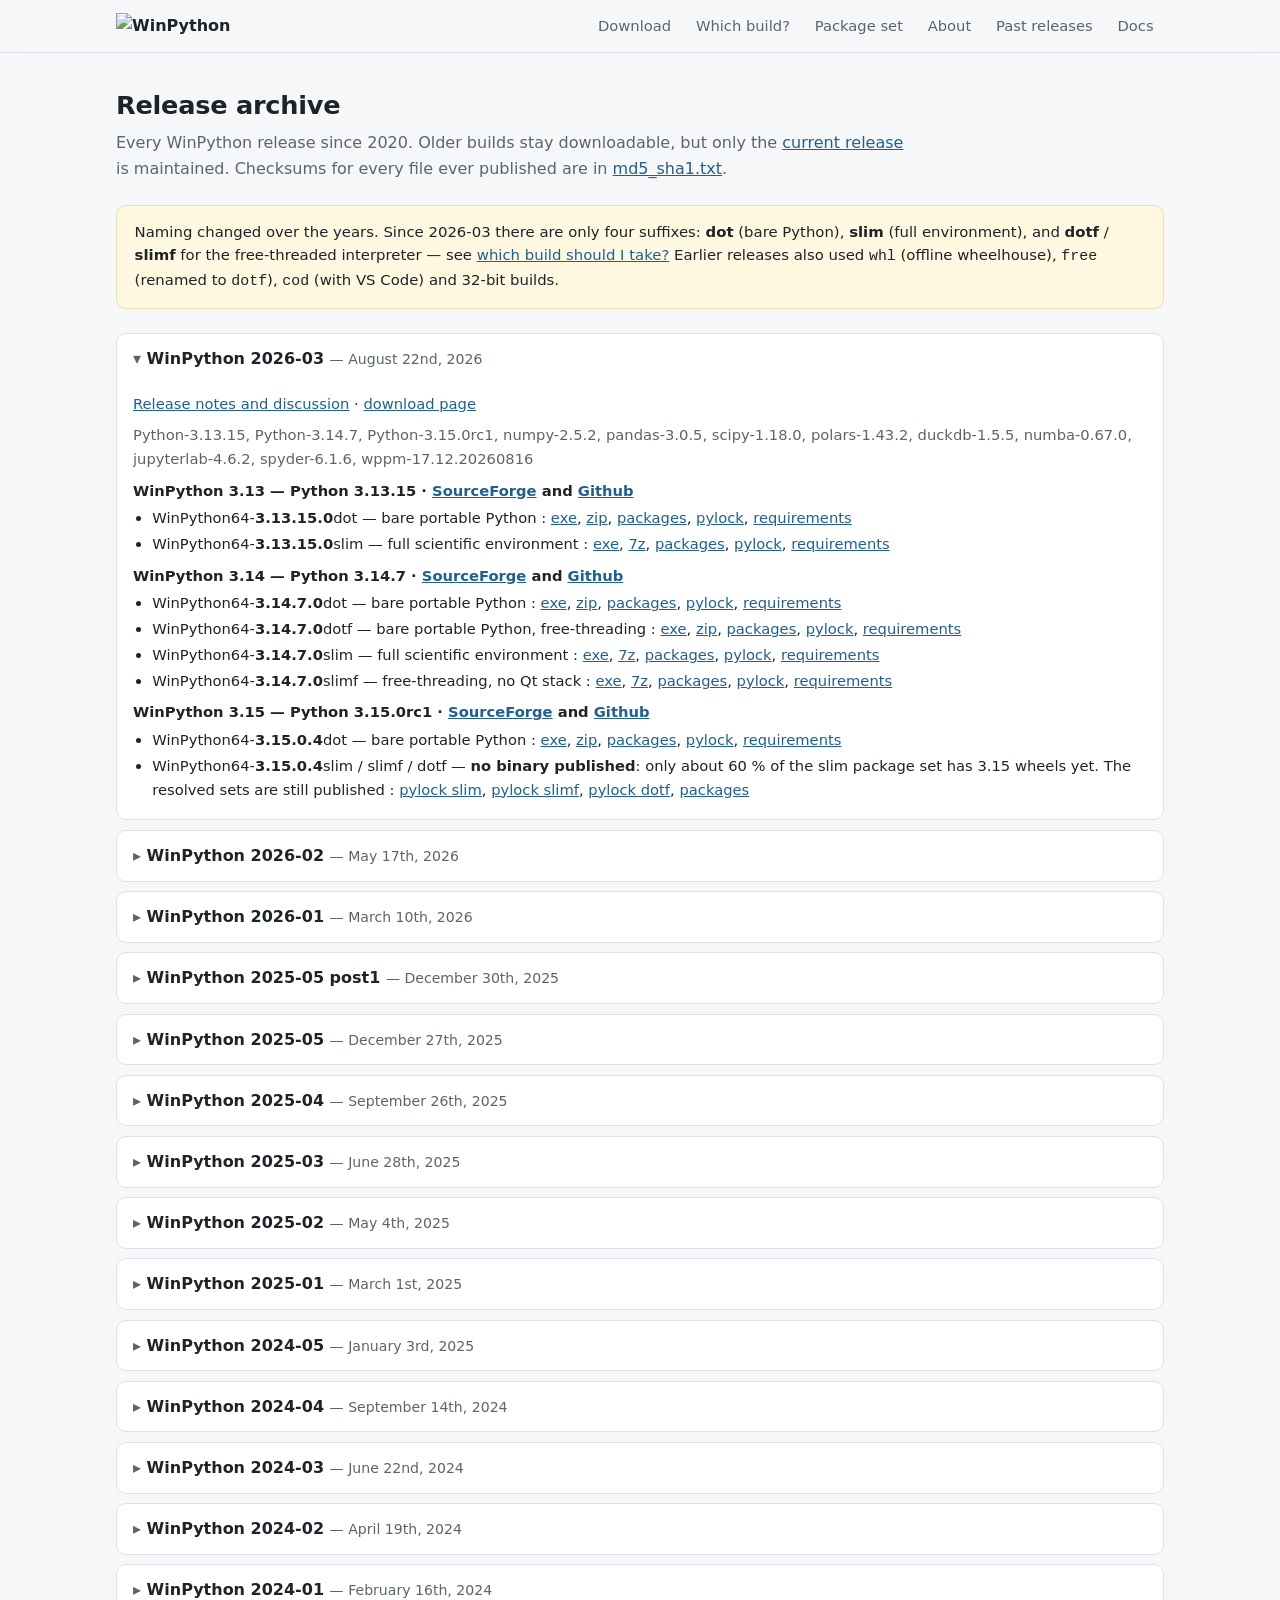
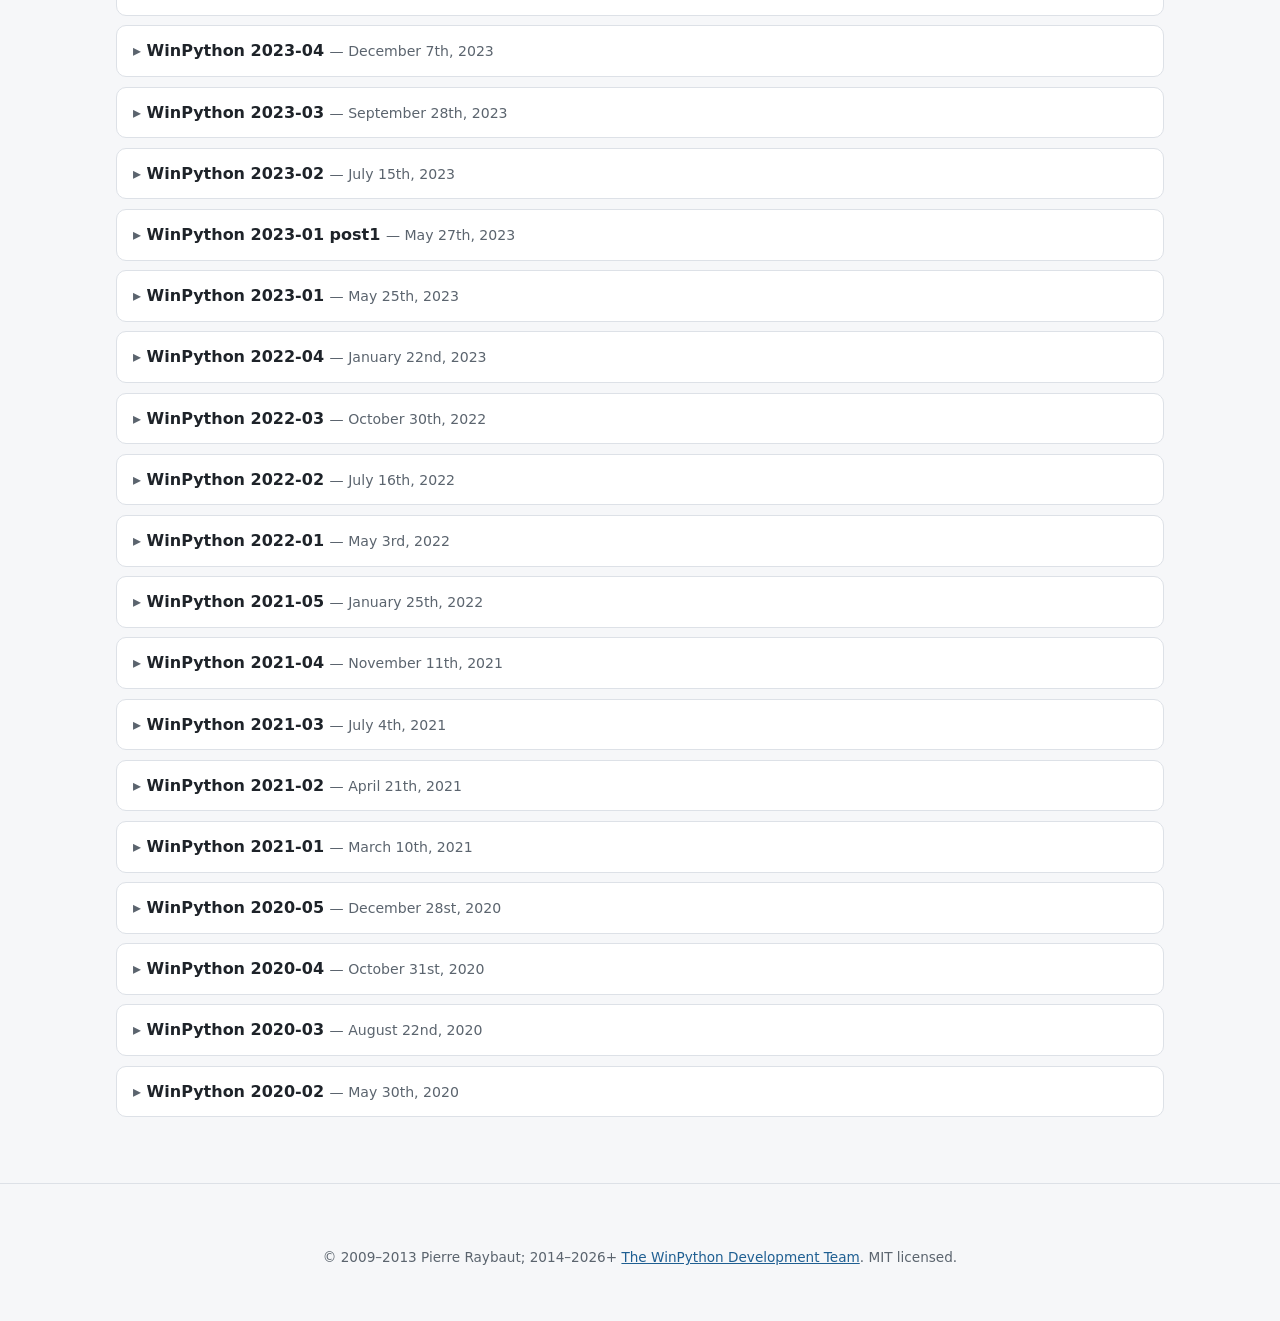
==== commit 56113651: "Ready the draft for merge Remove the DRAFT banners and their style, drop the now-unreferenced css/sc" ====
--- a/releases.html
+++ b/releases.html
@@ -9,10 +9,6 @@
 <link rel="stylesheet" href="css/site.css" />
 </head>
 <body>
-
-<div class="draft-banner">
-    DRAFT — proposed redesign for the WinPython 2026-03 announcement. Not the live site.
-</div>
 
 <nav class="nav">
     <div class="wrap">
--- a/css/site.css
+++ b/css/site.css
@@ -24,7 +24,7 @@
 }
 
 @media (prefers-color-scheme: dark) {
-    :root {
+    :root:not([data-theme="light"]) {
         --bg: #14181d;
         --surface: #1b2026;
         --surface-2: #232a31;
@@ -39,6 +39,20 @@
     }
 }
 
+:root[data-theme="dark"] {
+    --bg: #14181d;
+    --surface: #1b2026;
+    --surface-2: #232a31;
+    --border: #333c45;
+    --text: #e4e7ea;
+    --text-dim: #9aa4ae;
+    --link: #7bb6e8;
+    --link-visited: #c4a8e0;
+    --accent-soft: #2b2717;
+    --code-bg: #0e1114;
+    --code-text: #e4e7ea;
+}
+
 * { box-sizing: border-box; }
 
 html { -webkit-text-size-adjust: 100%; scroll-behavior: smooth; scroll-padding-top: 4.5rem; }
@@ -281,15 +295,6 @@
 }
 footer.site img { width: 110px; height: auto; opacity: 0.8; margin-bottom: 0.75rem; }
 
-.draft-banner {
-    background: #7a1f1f;
-    color: #fff;
-    text-align: center;
-    font-size: 0.85rem;
-    padding: 0.4rem 1rem;
-}
-.draft-banner a { color: #ffd84d; }
-
 @media (max-width: 34rem) {
     .hero h1 { font-size: 1.55rem; }
     .nav ul { margin-left: 0; }
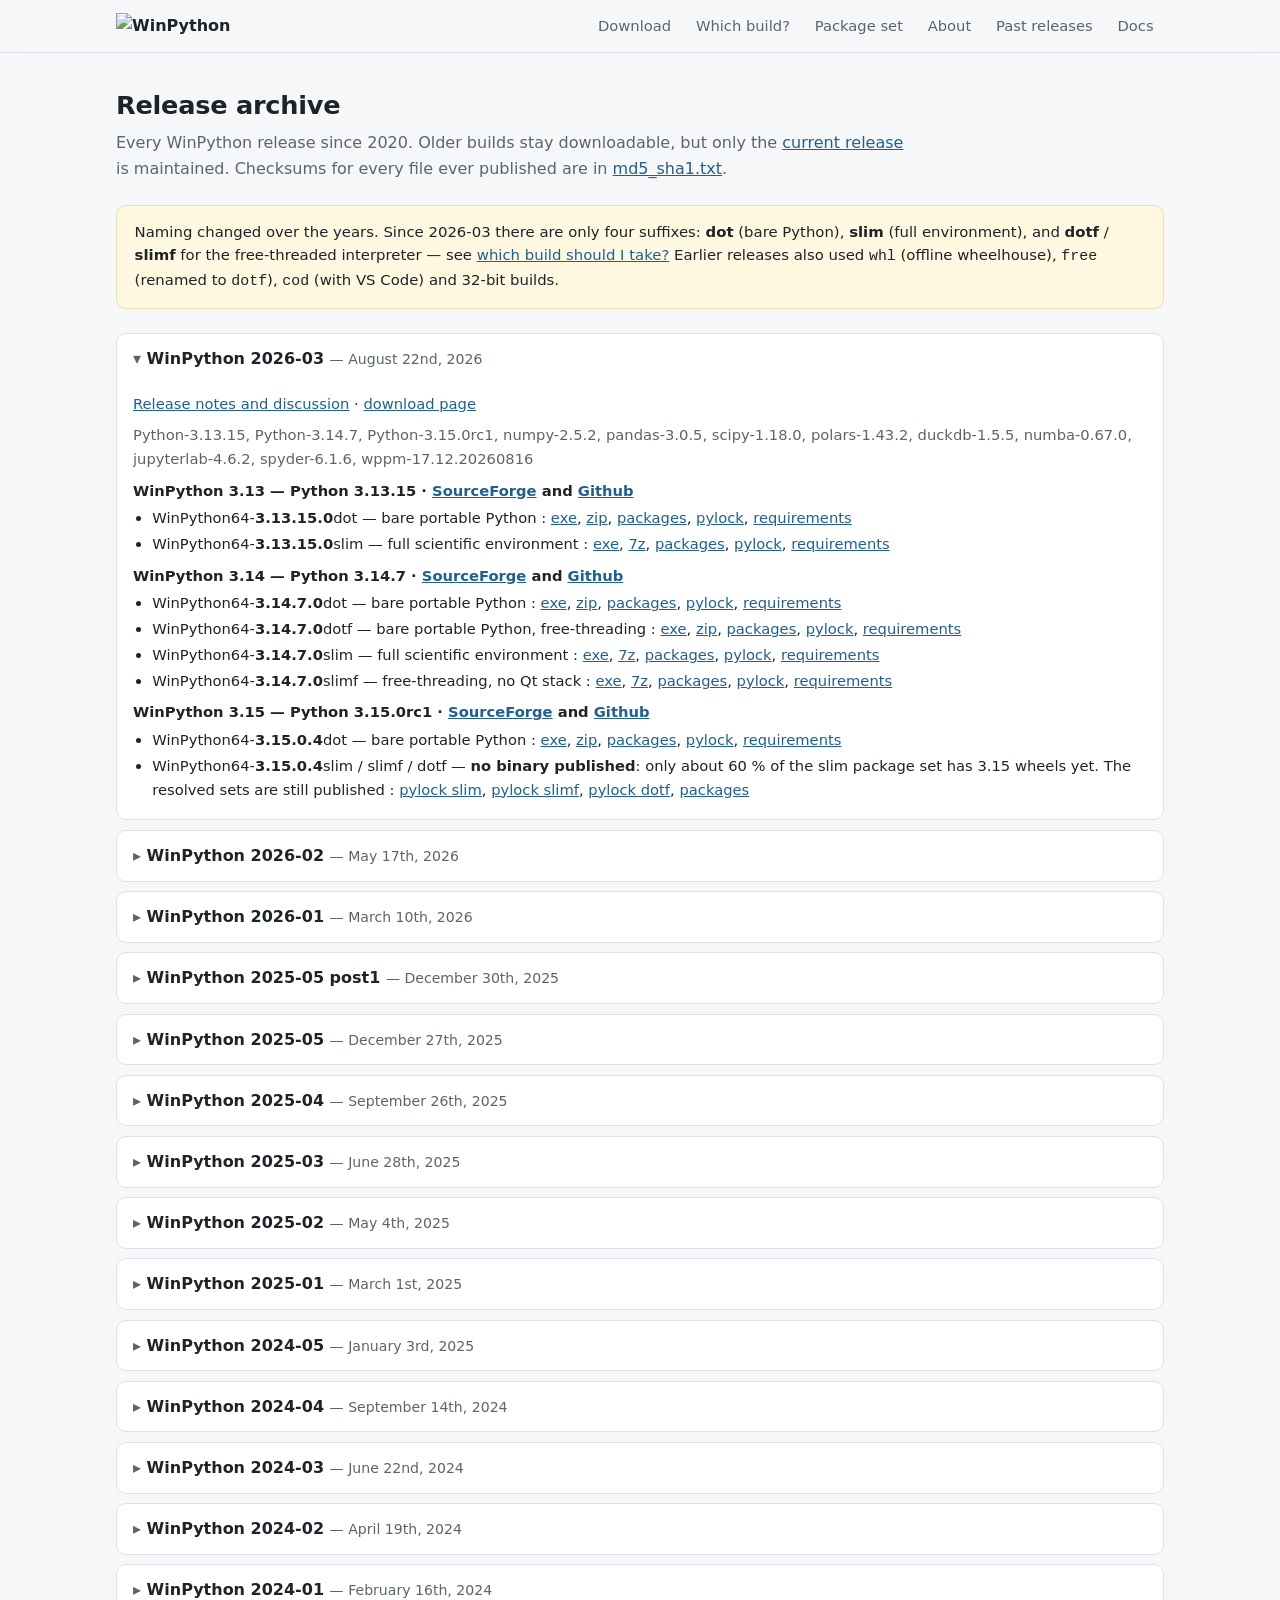
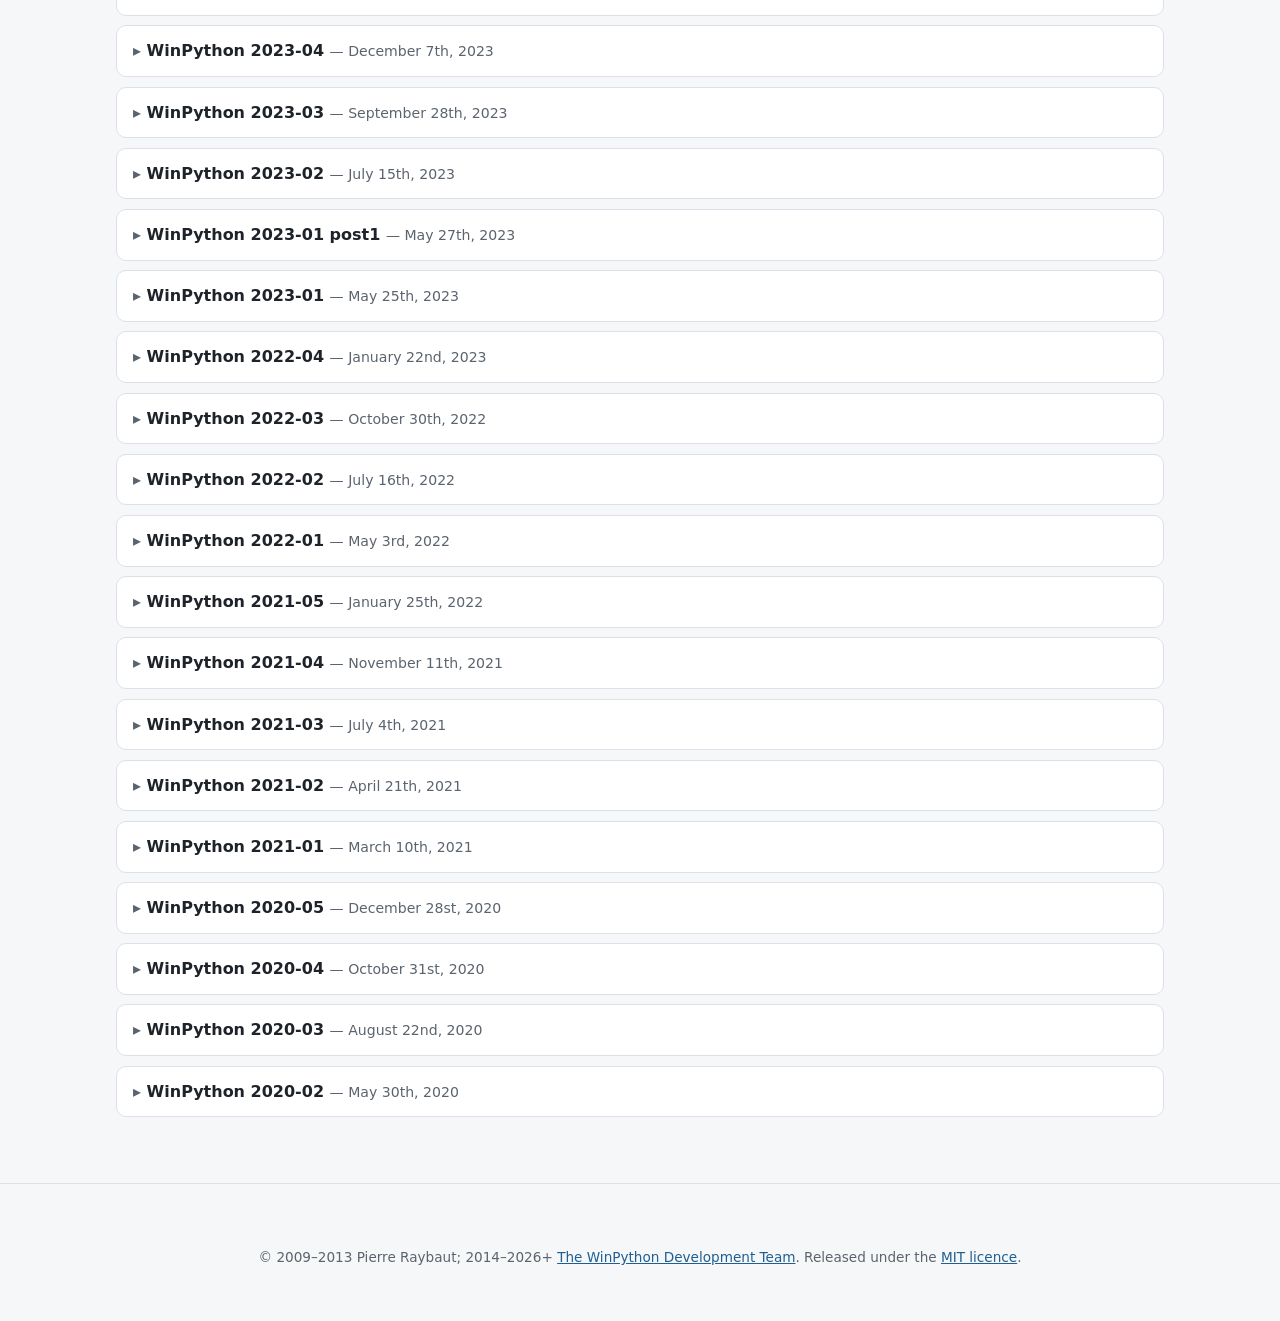
==== commit 25611da9: "Add the MIT licence to the website repository The repo carried a "choose a license" TODO since 2016 " ====
--- a/releases.html
+++ b/releases.html
@@ -716,7 +716,7 @@
 <footer class="site">
     <div class="wrap">
         <img src="images/small_logos.png" alt="" />
-        <p>© 2009–2013 Pierre Raybaut; 2014–2026+ <a href="https://github.com/winpython/winpython/graphs/contributors">The WinPython Development Team</a>. MIT licensed.</p>
+        <p>© 2009–2013 Pierre Raybaut; 2014–2026+ <a href="https://github.com/winpython/winpython/graphs/contributors">The WinPython Development Team</a>. Released under the <a href="https://github.com/winpython/winpython.github.io/blob/master/LICENSE">MIT licence</a>.</p>
     </div>
 </footer>
 
